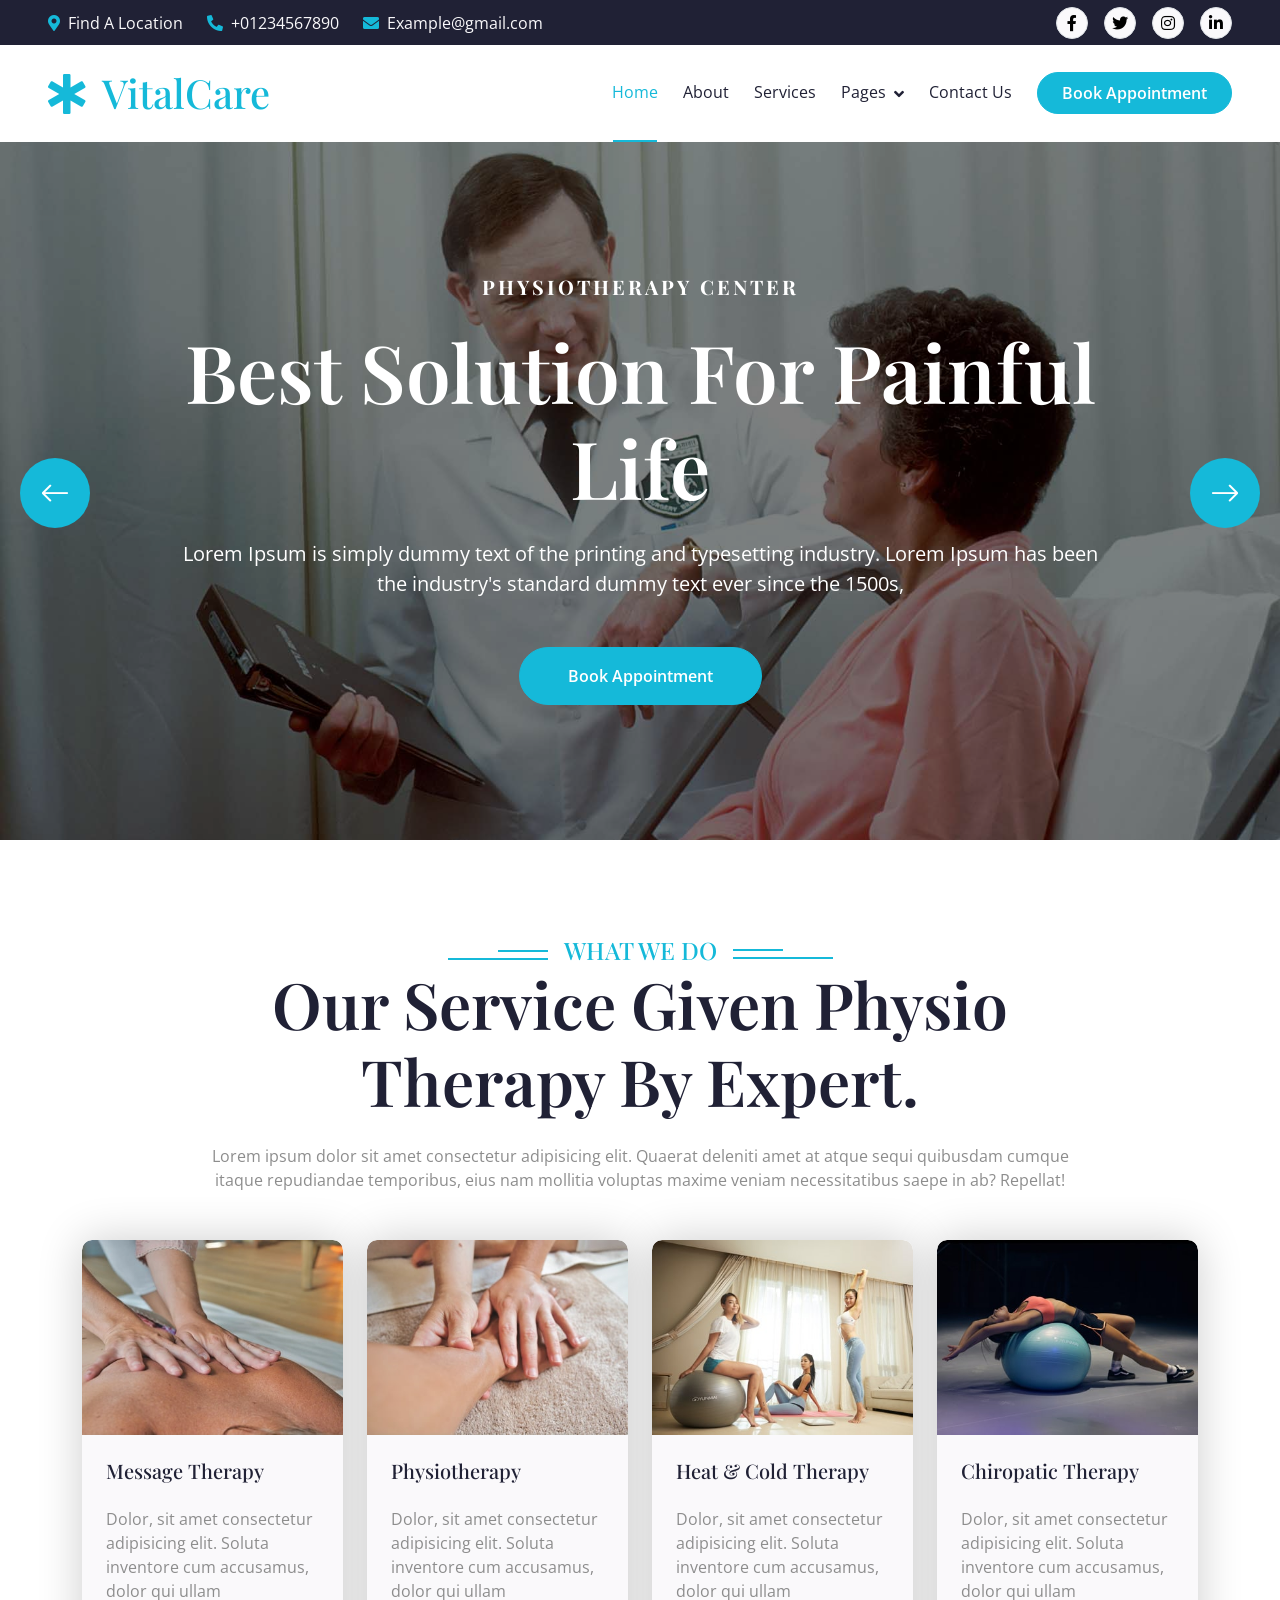
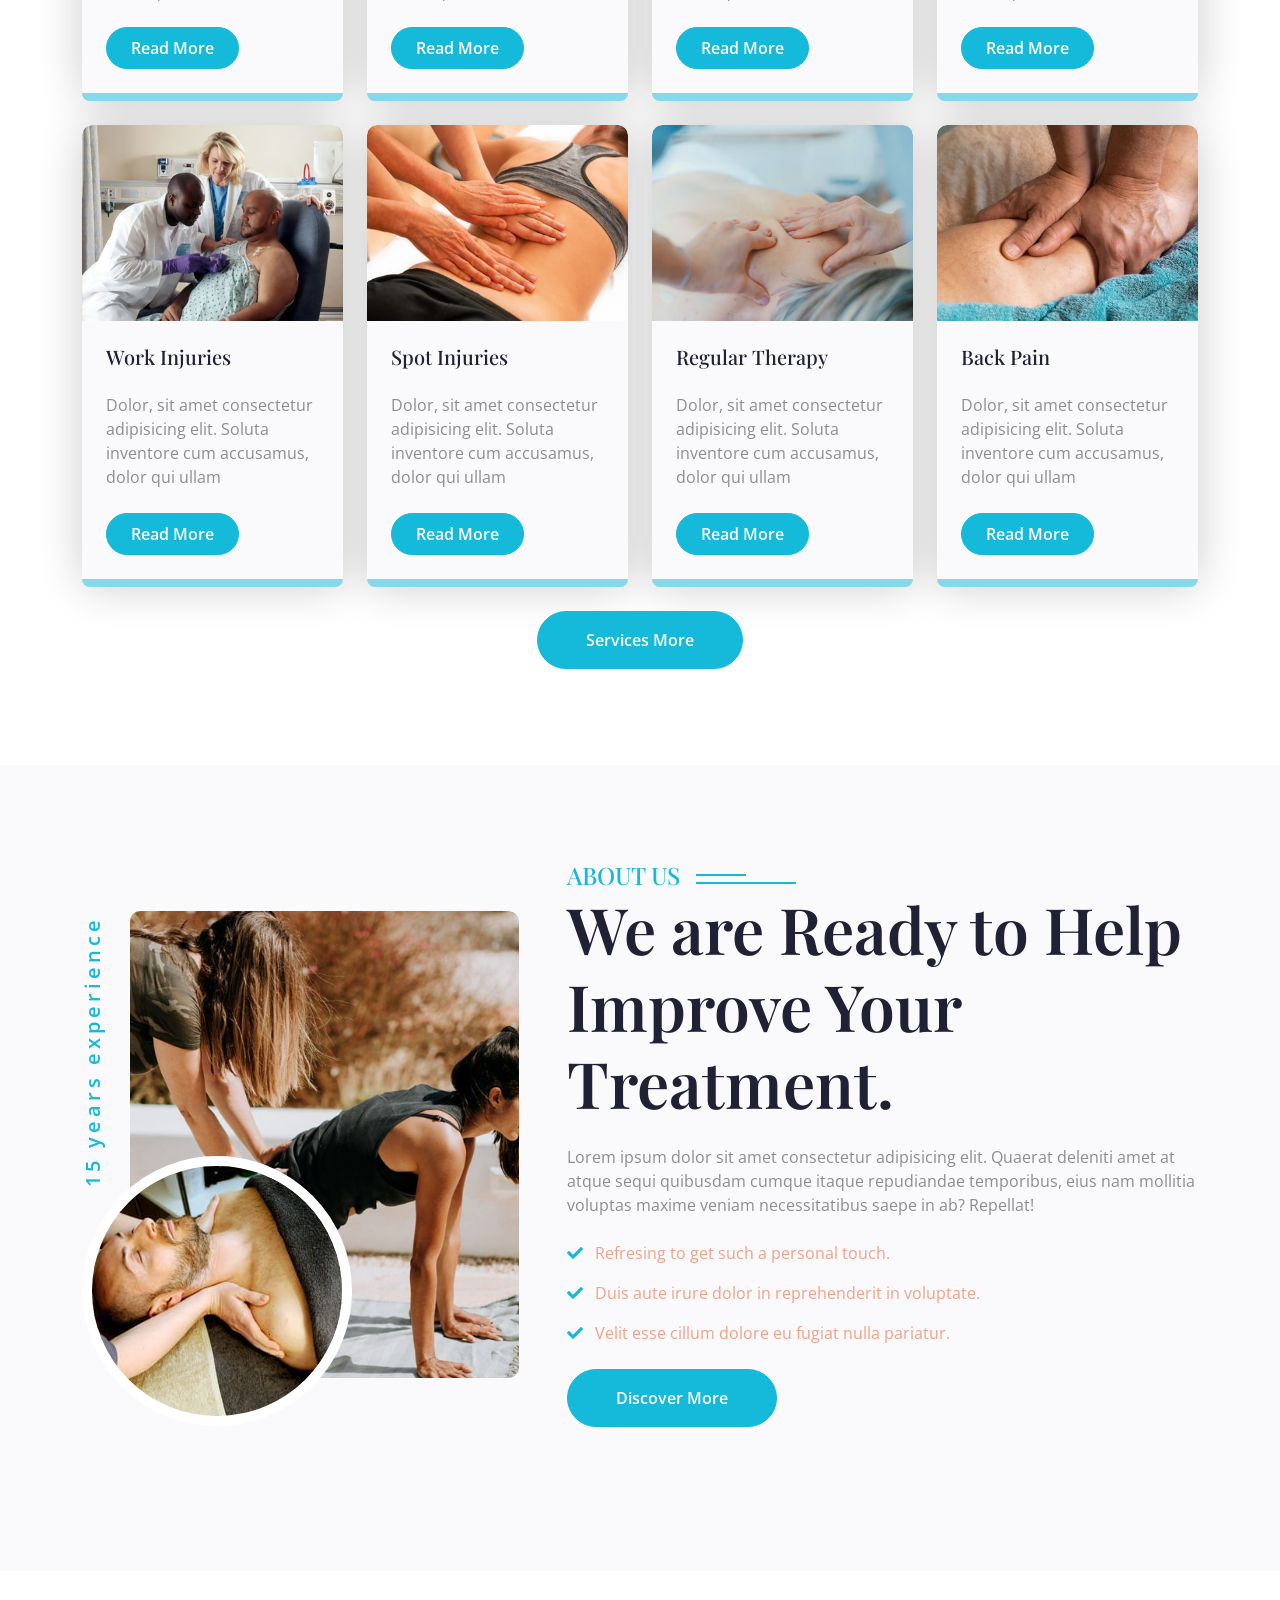
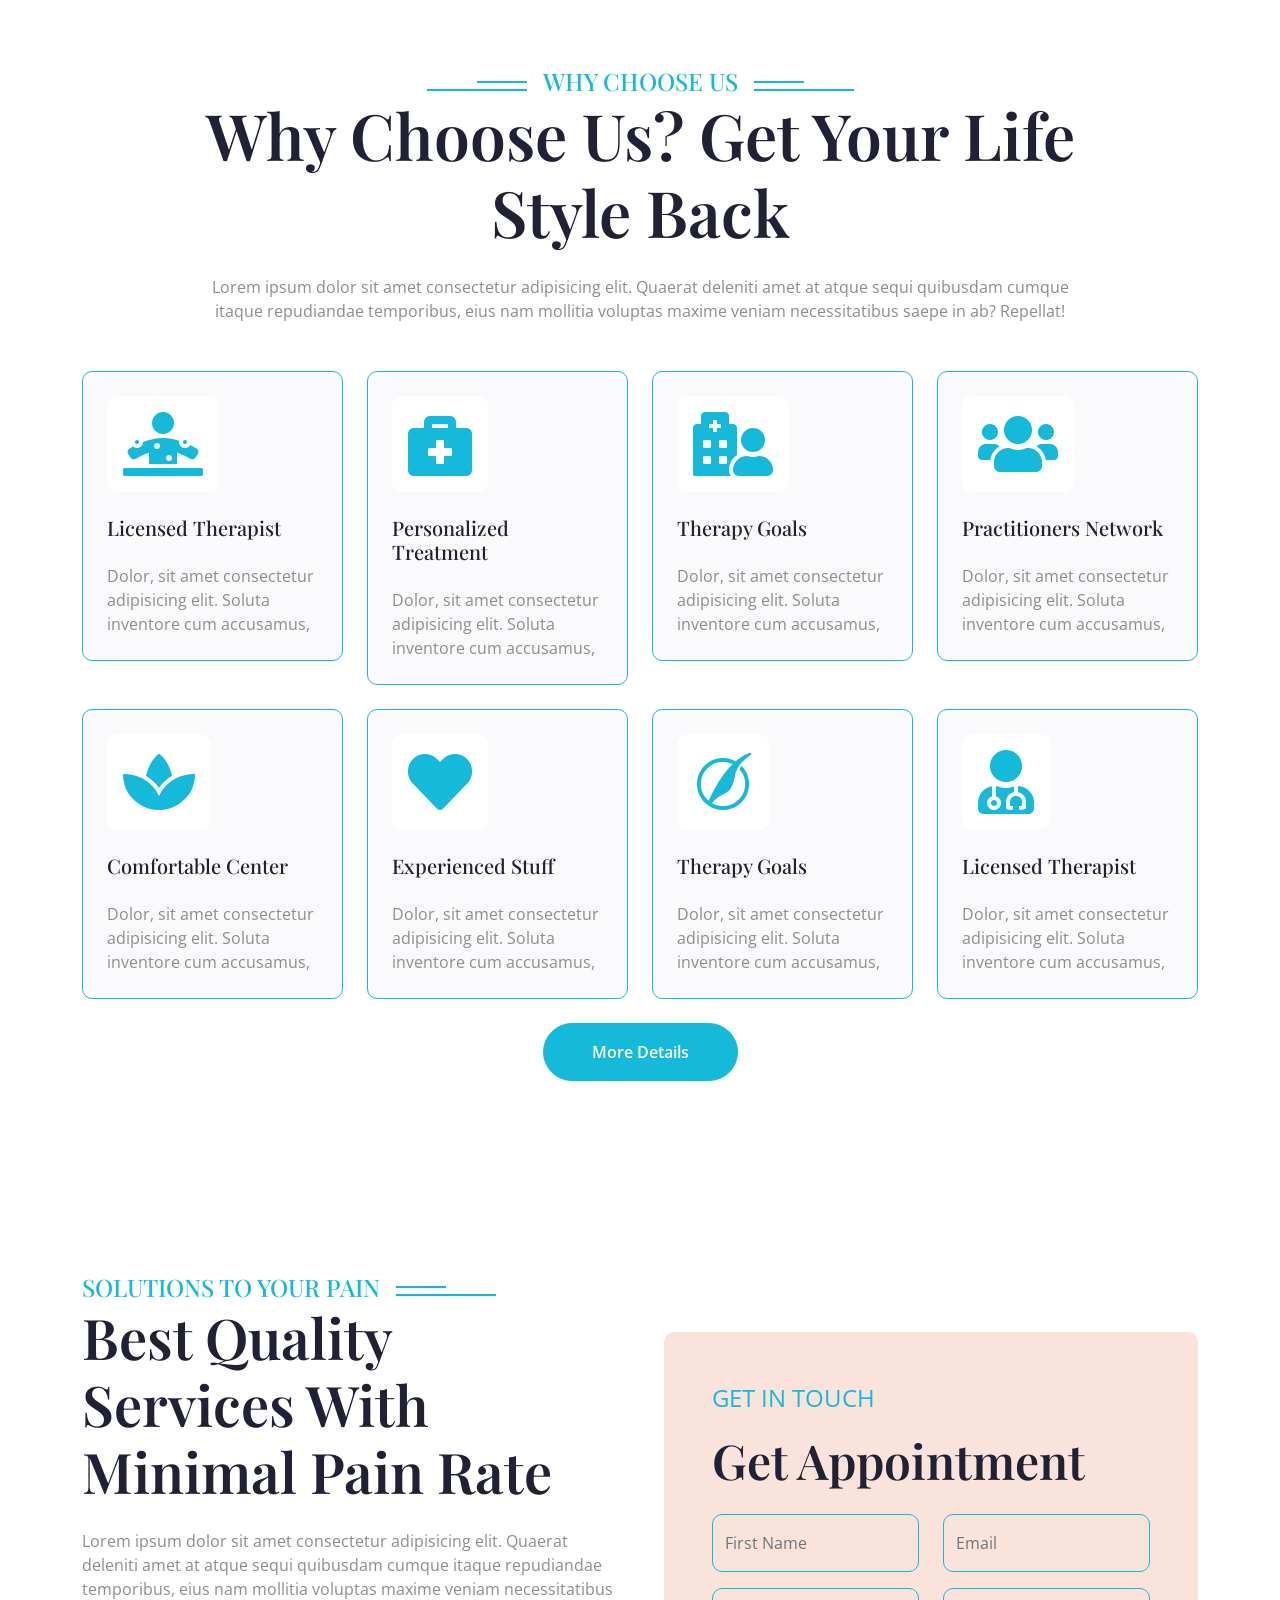
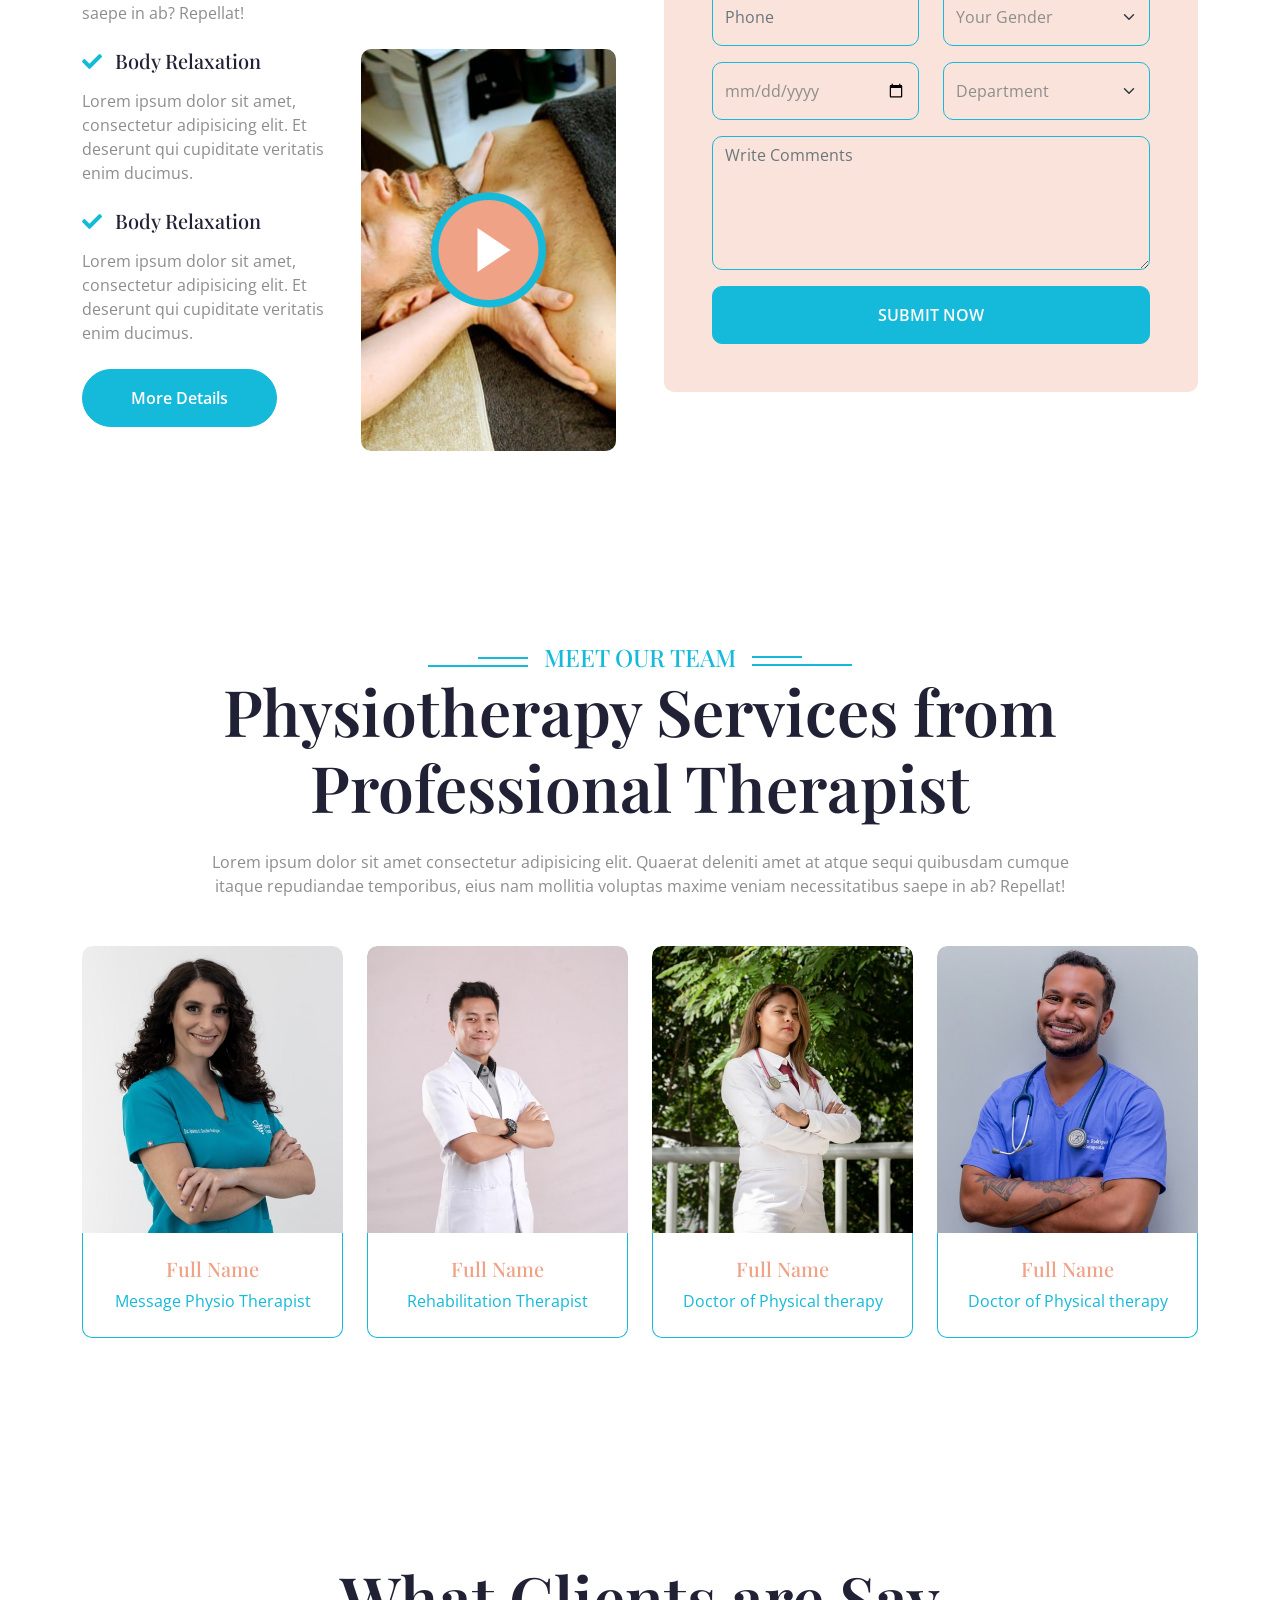
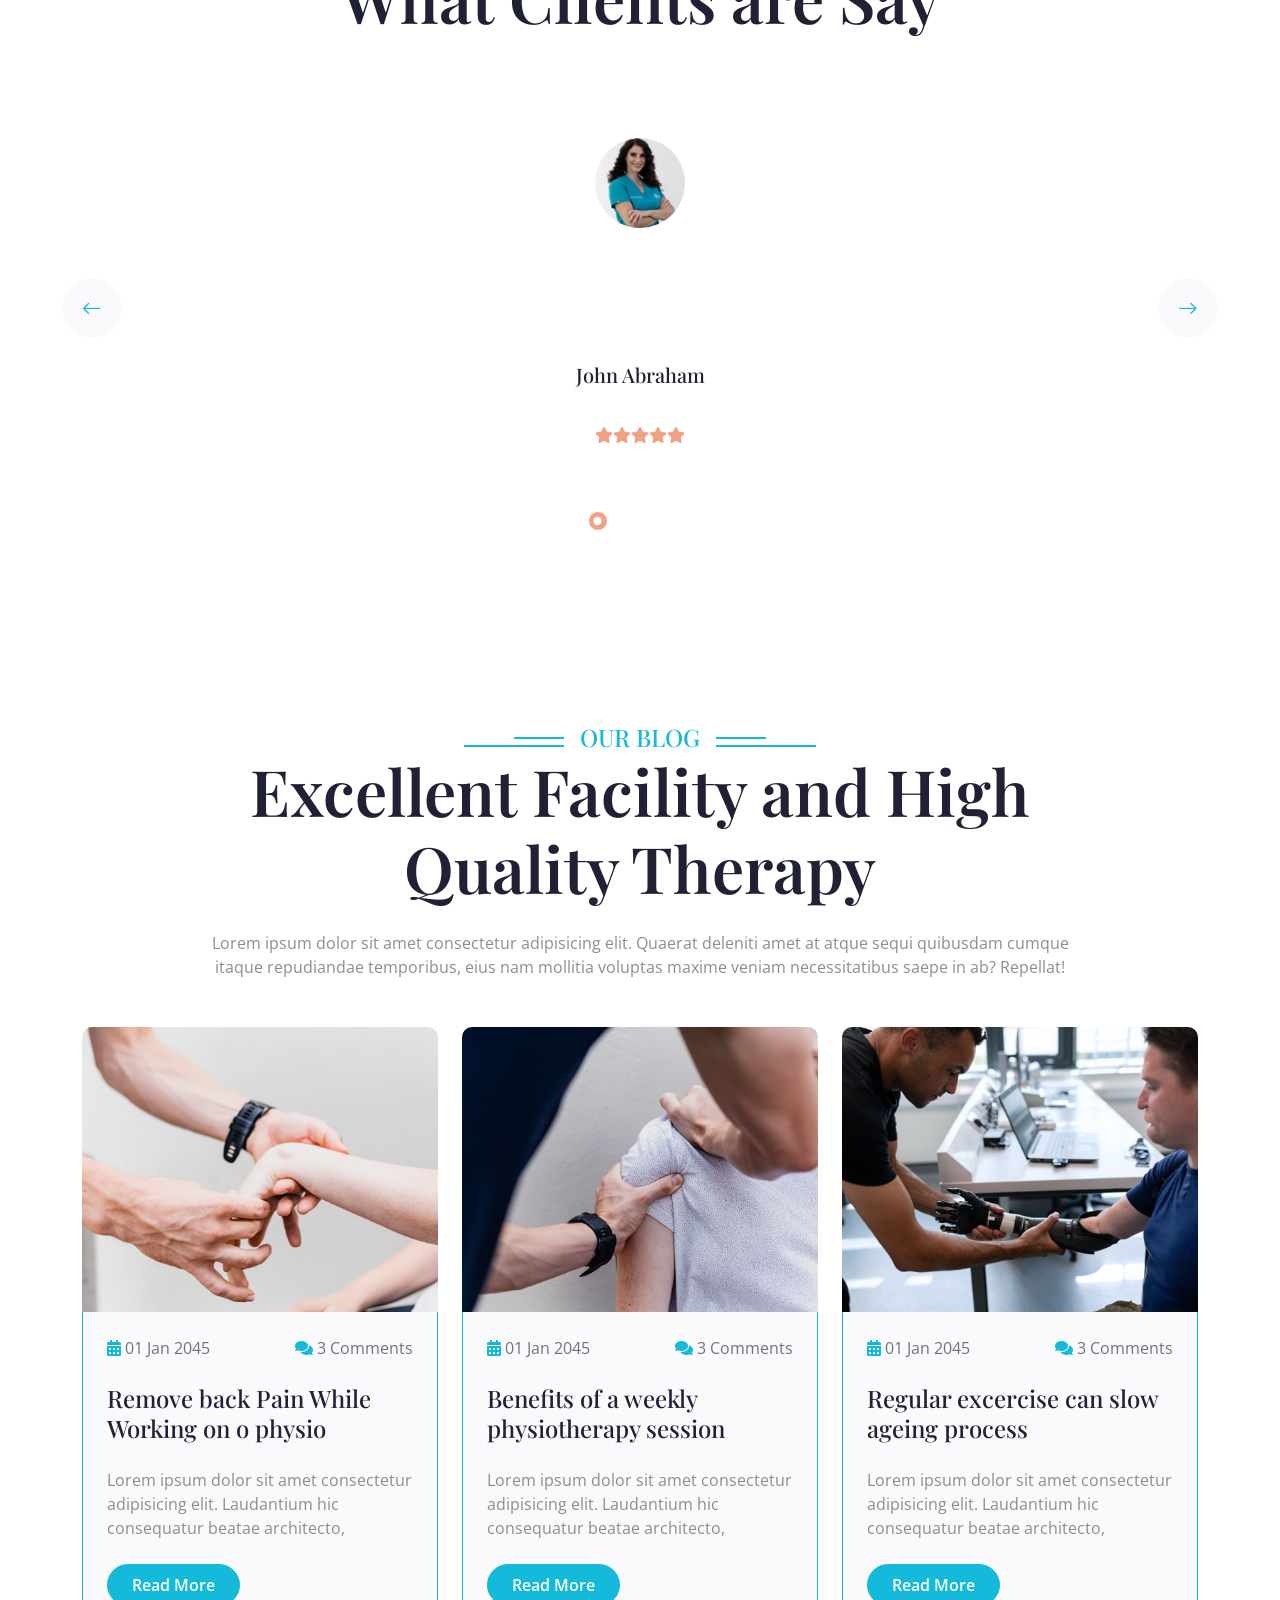
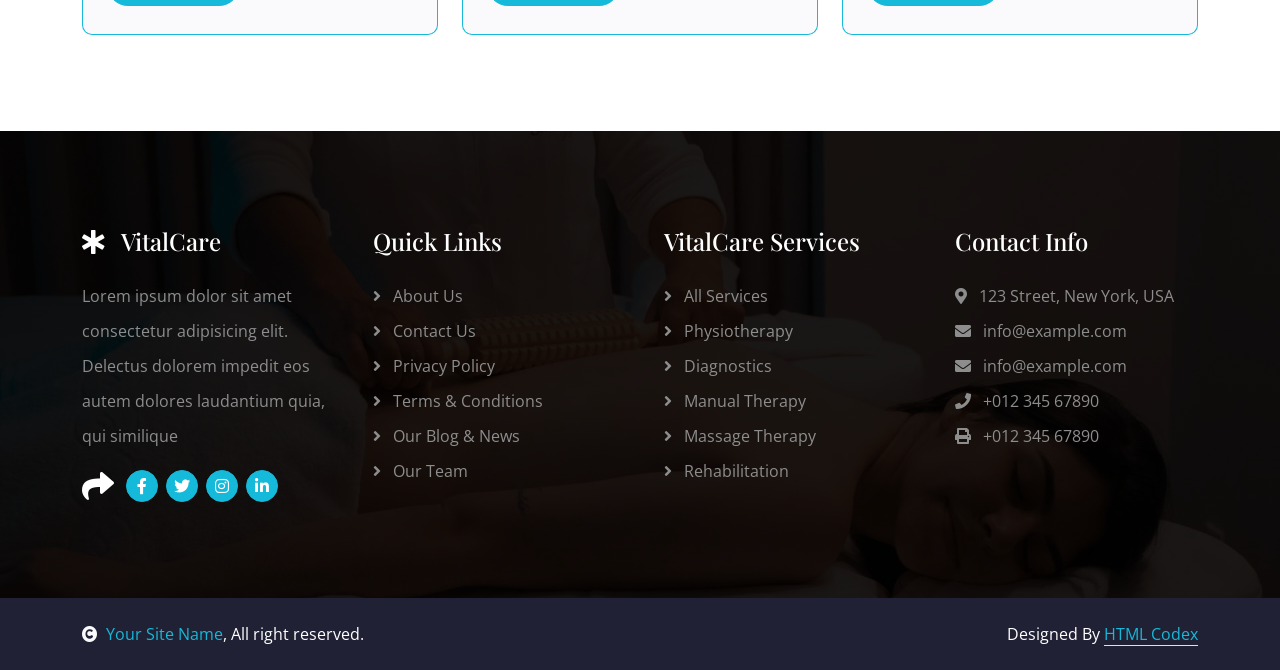
==== index.html @ 9805260f "Plantilla" ====
<!DOCTYPE html>
<html lang="en">

    <head>
        <meta charset="utf-8">
        <title>VitalCare - Physical Therapy Website Template</title>
        <meta content="width=device-width, initial-scale=1.0" name="viewport">
        <meta content="" name="keywords">
        <meta content="" name="description">

        <!-- Google Web Fonts -->
        <link rel="preconnect" href="https://fonts.googleapis.com">
        <link rel="preconnect" href="https://fonts.gstatic.com" crossorigin>
        <link href="https://fonts.googleapis.com/css2?family=Open+Sans:wght@400;500;600&family=Playfair+Display:wght@400;500;600&display=swap" rel="stylesheet"> 

        <!-- Icon Font Stylesheet -->
        <link rel="stylesheet" href="https://use.fontawesome.com/releases/v5.15.4/css/all.css"/>
        <link href="https://cdn.jsdelivr.net/npm/bootstrap-icons@1.4.1/font/bootstrap-icons.css" rel="stylesheet">

        <!-- Libraries Stylesheet -->
        <link href="lib/animate/animate.min.css" rel="stylesheet">
        <link href="lib/owlcarousel/assets/owl.carousel.min.css" rel="stylesheet">


        <!-- Customized Bootstrap Stylesheet -->
        <link href="css/bootstrap.min.css" rel="stylesheet">

        <!-- Template Stylesheet -->
        <link href="css/style.css" rel="stylesheet">
    </head>

    <body>

        <!-- Spinner Start -->
        <div id="spinner" class="show bg-white position-fixed translate-middle w-100 vh-100 top-50 start-50 d-flex align-items-center justify-content-center">
            <div class="spinner-border text-primary" style="width: 3rem; height: 3rem;" role="status">
                <span class="sr-only">Loading...</span>
            </div>
        </div>
        <!-- Spinner End -->


        <!-- Topbar Start -->
        <div class="container-fluid bg-dark px-5 d-none d-lg-block">
            <div class="row gx-0 align-items-center" style="height: 45px;">
                <div class="col-lg-8 text-center text-lg-start mb-lg-0">
                    <div class="d-flex flex-wrap">
                        <a href="#" class="text-light me-4"><i class="fas fa-map-marker-alt text-primary me-2"></i>Find A Location</a>
                        <a href="#" class="text-light me-4"><i class="fas fa-phone-alt text-primary me-2"></i>+01234567890</a>
                        <a href="#" class="text-light me-0"><i class="fas fa-envelope text-primary me-2"></i>Example@gmail.com</a>
                    </div>
                </div>
                <div class="col-lg-4 text-center text-lg-end">
                    <div class="d-flex align-items-center justify-content-end">
                        <a href="#" class="btn btn-light btn-square border rounded-circle nav-fill me-3"><i class="fab fa-facebook-f"></i></a>
                        <a href="#" class="btn btn-light btn-square border rounded-circle nav-fill me-3"><i class="fab fa-twitter"></i></a>
                        <a href="#" class="btn btn-light btn-square border rounded-circle nav-fill me-3"><i class="fab fa-instagram"></i></a>
                        <a href="#" class="btn btn-light btn-square border rounded-circle nav-fill me-0"><i class="fab fa-linkedin-in"></i></a>
                    </div>
                </div>
            </div>
        </div>
        <!-- Topbar End -->


        <!-- Navbar & Hero Start -->
        <div class="container-fluid position-relative p-0">
            <nav class="navbar navbar-expand-lg navbar-light bg-white px-4 px-lg-5 py-3 py-lg-0">
                <a href="index.html" class="navbar-brand p-0">
                    <h1 class="text-primary m-0"><i class="fas fa-star-of-life me-3"></i>VitalCare</h1>
                    <!-- <img src="img/logo.png" alt="Logo"> -->
                </a>
                <button class="navbar-toggler" type="button" data-bs-toggle="collapse" data-bs-target="#navbarCollapse">
                    <span class="fa fa-bars"></span>
                </button>
                <div class="collapse navbar-collapse" id="navbarCollapse">
                    <div class="navbar-nav ms-auto py-0">
                        <a href="index.html" class="nav-item nav-link active">Home</a>
                        <a href="about.html" class="nav-item nav-link">About</a>
                        <a href="service.html" class="nav-item nav-link">Services</a>
                        <div class="nav-item dropdown">
                            <a href="#" class="nav-link dropdown-toggle" data-bs-toggle="dropdown">Pages</a>
                            <div class="dropdown-menu m-0">
                                <a href="appointment.html" class="dropdown-item">Appointment</a>
                                <a href="feature.html" class="dropdown-item">Features</a>
                                <a href="blog.html" class="dropdown-item">Our Blog</a>
                                <a href="team.html" class="dropdown-item">Our Team</a>
                                <a href="testimonial.html" class="dropdown-item">Testimonial</a>
                                <a href="404.html" class="dropdown-item">404 Page</a>
                            </div>
                        </div>
                        <a href="contact.html" class="nav-item nav-link">Contact Us</a>
                    </div>
                    <a href="#" class="btn btn-primary rounded-pill text-white py-2 px-4 flex-wrap flex-sm-shrink-0">Book Appointment</a>
                </div>
            </nav>


            <!-- Carousel Start -->
            <div class="header-carousel owl-carousel">
                <div class="header-carousel-item">
                    <img src="img/carousel-1.jpg" class="img-fluid w-100" alt="Image">
                    <div class="carousel-caption">
                        <div class="carousel-caption-content p-3">
                            <h5 class="text-white text-uppercase fw-bold mb-4" style="letter-spacing: 3px;">Physiotherapy Center</h5>
                            <h1 class="display-1 text-capitalize text-white mb-4">Best Solution For Painful Life</h1>
                            <p class="mb-5 fs-5">Lorem Ipsum is simply dummy text of the printing and typesetting industry. Lorem Ipsum has been the industry's standard dummy text ever since the 1500s, 
                            </p>
                            <a class="btn btn-primary rounded-pill text-white py-3 px-5" href="#">Book Appointment</a>
                        </div>
                    </div>
                </div>
                <div class="header-carousel-item">
                    <img src="img/carousel-2.jpg" class="img-fluid w-100" alt="Image">
                    <div class="carousel-caption">
                        <div class="carousel-caption-content p-3">
                            <h5 class="text-white text-uppercase fw-bold mb-4" style="letter-spacing: 3px;">Physiotherapy Center</h5>
                            <h1 class="display-1 text-capitalize text-white mb-4">Best Solution For Painful Life</h1>
                            <p class="mb-5 fs-5 animated slideInDown">Lorem Ipsum is simply dummy text of the printing and typesetting industry. Lorem Ipsum has been the industry's standard dummy text ever since the 1500s, 
                            </p>
                            <a class="btn btn-primary rounded-pill text-white py-3 px-5" href="#">Book Appointment</a>
                        </div>
                    </div>
                </div>
            </div>
            <!-- Carousel End -->
        </div>
        <!-- Navbar & Hero End -->


        <!-- Services Start -->
        <div class="container-fluid service py-5">
            <div class="container py-5">
                <div class="section-title mb-5 wow fadeInUp" data-wow-delay="0.2s">
                    <div class="sub-style">
                        <h4 class="sub-title px-3 mb-0">What We Do</h4>
                    </div>
                    <h1 class="display-3 mb-4">Our Service Given Physio Therapy By Expert.</h1>
                    <p class="mb-0">Lorem ipsum dolor sit amet consectetur adipisicing elit. Quaerat deleniti amet at atque sequi quibusdam cumque itaque repudiandae temporibus, eius nam mollitia voluptas maxime veniam necessitatibus saepe in ab? Repellat!</p>
                </div>
                <div class="row g-4 justify-content-center">
                    <div class="col-md-6 col-lg-4 col-xl-3 wow fadeInUp" data-wow-delay="0.1s">
                        <div class="service-item rounded">
                           <div class="service-img rounded-top">
                                <img src="img/service-1.jpg" class="img-fluid rounded-top w-100" alt="">
                           </div>
                            <div class="service-content rounded-bottom bg-light p-4">
                                <div class="service-content-inner">
                                    <h5 class="mb-4">Message Therapy</h5>
                                    <p class="mb-4">Dolor, sit amet consectetur adipisicing elit. Soluta inventore cum accusamus, dolor qui ullam</p>
                                    <a href="#" class="btn btn-primary rounded-pill text-white py-2 px-4 mb-2">Read More</a>
                                </div>
                            </div>
                        </div>
                    </div>
                    <div class="col-md-6 col-lg-4 col-xl-3 wow fadeInUp" data-wow-delay="0.3s">
                        <div class="service-item rounded">
                           <div class="service-img rounded-top">
                                <img src="img/service-2.jpg" class="img-fluid rounded-top w-100" alt="">
                           </div>
                            <div class="service-content rounded-bottom bg-light p-4">
                                <div class="service-content-inner">
                                    <h5 class="mb-4">Physiotherapy</h5>
                                    <p class="mb-4">Dolor, sit amet consectetur adipisicing elit. Soluta inventore cum accusamus, dolor qui ullam</p>
                                    <a href="#" class="btn btn-primary rounded-pill text-white py-2 px-4 mb-2">Read More</a>
                                </div>
                            </div>
                        </div>
                    </div>
                    <div class="col-md-6 col-lg-4 col-xl-3 wow fadeInUp" data-wow-delay="0.5s">
                        <div class="service-item rounded">
                           <div class="service-img rounded-top">
                                <img src="img/service-3.jpg" class="img-fluid rounded-top w-100" alt="">
                           </div>
                            <div class="service-content rounded-bottom bg-light p-4">
                                <div class="service-content-inner">
                                    <h5 class="mb-4">Heat & Cold Therapy</h5>
                                    <p class="mb-4">Dolor, sit amet consectetur adipisicing elit. Soluta inventore cum accusamus, dolor qui ullam</p>
                                    <a href="#" class="btn btn-primary rounded-pill text-white py-2 px-4 mb-2">Read More</a>
                                </div>
                            </div>
                        </div>
                    </div>
                    <div class="col-md-6 col-lg-4 col-xl-3 wow fadeInUp" data-wow-delay="0.7s">
                        <div class="service-item rounded">
                           <div class="service-img rounded-top">
                                <img src="img/service-4.jpg" class="img-fluid rounded-top w-100" alt="">
                           </div>
                            <div class="service-content rounded-bottom bg-light p-4">
                                <div class="service-content-inner">
                                    <h5 class="mb-4">Chiropatic Therapy</h5>
                                    <p class="mb-4">Dolor, sit amet consectetur adipisicing elit. Soluta inventore cum accusamus, dolor qui ullam</p>
                                    <a href="#" class="btn btn-primary rounded-pill text-white py-2 px-4 mb-2">Read More</a>
                                </div>
                            </div>
                        </div>
                    </div>
                    <div class="col-md-6 col-lg-4 col-xl-3 wow fadeInUp" data-wow-delay="0.1s">
                        <div class="service-item rounded">
                           <div class="service-img rounded-top">
                                <img src="img/service-5.jpg" class="img-fluid rounded-top w-100" alt="">
                           </div>
                            <div class="service-content rounded-bottom bg-light p-4">
                                <div class="service-content-inner">
                                    <h5 class="mb-4">Work Injuries</h5>
                                    <p class="mb-4">Dolor, sit amet consectetur adipisicing elit. Soluta inventore cum accusamus, dolor qui ullam</p>
                                    <a href="#" class="btn btn-primary rounded-pill text-white py-2 px-4 mb-2">Read More</a>
                                </div>
                            </div>
                        </div>
                    </div>
                    <div class="col-md-6 col-lg-4 col-xl-3 wow fadeInUp" data-wow-delay="0.3s">
                        <div class="service-item rounded">
                           <div class="service-img rounded-top">
                                <img src="img/service-6.jpg" class="img-fluid rounded-top w-100" alt="">
                           </div>
                            <div class="service-content rounded-bottom bg-light p-4">
                                <div class="service-content-inner">
                                    <h5 class="mb-4">Spot Injuries</h5>
                                    <p class="mb-4">Dolor, sit amet consectetur adipisicing elit. Soluta inventore cum accusamus, dolor qui ullam</p>
                                    <a href="#" class="btn btn-primary rounded-pill text-white py-2 px-4 mb-2">Read More</a>
                                </div>
                            </div>
                        </div>
                    </div>
                    <div class="col-md-6 col-lg-4 col-xl-3 wow fadeInUp" data-wow-delay="0.5s">
                        <div class="service-item rounded">
                           <div class="service-img rounded-top">
                                <img src="img/service-7.jpg" class="img-fluid rounded-top w-100" alt="">
                           </div>
                            <div class="service-content rounded-bottom bg-light p-4">
                                <div class="service-content-inner">
                                    <h5 class="mb-4">Regular Therapy</h5>
                                    <p class="mb-4">Dolor, sit amet consectetur adipisicing elit. Soluta inventore cum accusamus, dolor qui ullam</p>
                                    <a href="#" class="btn btn-primary rounded-pill text-white py-2 px-4 mb-2">Read More</a>
                                </div>
                            </div>
                        </div>
                    </div>
                    <div class="col-md-6 col-lg-4 col-xl-3 wow fadeInUp" data-wow-delay="0.7s">
                        <div class="service-item rounded">
                           <div class="service-img rounded-top">
                                <img src="img/service-8.jpg" class="img-fluid rounded-top w-100" alt="">
                           </div>
                            <div class="service-content rounded-bottom bg-light p-4">
                                <div class="service-content-inner">
                                    <h5 class="mb-4">Back Pain</h5>
                                    <p class="mb-4">Dolor, sit amet consectetur adipisicing elit. Soluta inventore cum accusamus, dolor qui ullam</p>
                                    <a href="#" class="btn btn-primary rounded-pill text-white py-2 px-4 mb-2">Read More</a>
                                </div>
                            </div>
                        </div>
                    </div>
                    <div class="col-12 text-center wow fadeInUp" data-wow-delay="0.2s">
                        <a class="btn btn-primary rounded-pill text-white py-3 px-5" href="#">Services More</a>
                    </div>
                </div>
            </div>
        </div>
        <!-- Services End -->


        <!-- About Start -->
        <div class="container-fluid about bg-light py-5">
            <div class="container py-5">
                <div class="row g-5 align-items-center">
                    <div class="col-lg-5 wow fadeInLeft" data-wow-delay="0.2s">
                        <div class="about-img pb-5 ps-5">
                            <img src="img/about-1.jpg" class="img-fluid rounded w-100" style="object-fit: cover;" alt="Image">
                            <div class="about-img-inner">
                                <img src="img/about-2.jpg" class="img-fluid rounded-circle w-100 h-100" alt="Image">
                            </div>
                            <div class="about-experience">15 years experience</div>
                        </div>
                    </div>
                    <div class="col-lg-7 wow fadeInRight" data-wow-delay="0.4s">
                        <div class="section-title text-start mb-5">
                            <h4 class="sub-title pe-3 mb-0">About Us</h4>
                            <h1 class="display-3 mb-4">We are Ready to Help Improve Your Treatment.</h1>
                            <p class="mb-4">Lorem ipsum dolor sit amet consectetur adipisicing elit. Quaerat deleniti amet at atque sequi quibusdam cumque itaque repudiandae temporibus, eius nam mollitia voluptas maxime veniam necessitatibus saepe in ab? Repellat!</p>
                            <div class="mb-4">
                                <p class="text-secondary"><i class="fa fa-check text-primary me-2"></i> Refresing to get such a personal touch.</p>
                                <p class="text-secondary"><i class="fa fa-check text-primary me-2"></i> Duis aute irure dolor in reprehenderit in voluptate.</p>
                                <p class="text-secondary"><i class="fa fa-check text-primary me-2"></i> Velit esse cillum dolore eu fugiat nulla pariatur.</p>
                            </div>
                            <a href="#" class="btn btn-primary rounded-pill text-white py-3 px-5">Discover More</a>
                        </div>
                    </div>
                </div>
            </div>
        </div>
        <!-- About End -->

        <!-- Feature Start -->
        <div class="container-fluid feature py-5">
            <div class="container py-5">
                <div class="section-title mb-5 wow fadeInUp" data-wow-delay="0.1s">
                    <div class="sub-style">
                        <h4 class="sub-title px-3 mb-0">Why Choose Us</h4>
                    </div>
                    <h1 class="display-3 mb-4">Why Choose Us? Get Your Life Style Back</h1>
                    <p class="mb-0">Lorem ipsum dolor sit amet consectetur adipisicing elit. Quaerat deleniti amet at atque sequi quibusdam cumque itaque repudiandae temporibus, eius nam mollitia voluptas maxime veniam necessitatibus saepe in ab? Repellat!</p>
                </div>
                <div class="row g-4 justify-content-center">
                    <div class="col-md-6 col-lg-4 col-xl-3 wow fadeInUp" data-wow-delay="0.1s">
                        <div class="row-cols-1 feature-item p-4">
                            <div class="col-12">
                                <div class="feature-icon mb-4">
                                    <div class="p-3 d-inline-flex bg-white rounded">
                                        <i class="fas fa-diagnoses fa-4x text-primary"></i>
                                    </div>
                                </div>
                                <div class="feature-content d-flex flex-column">
                                    <h5 class="mb-4">Licensed Therapist</h5>
                                    <p class="mb-0">Dolor, sit amet consectetur adipisicing elit. Soluta inventore cum accusamus,</p>
                                </div>
                            </div>
                        </div>
                    </div>
                    <div class="col-md-6 col-lg-4 col-xl-3 wow fadeInUp" data-wow-delay="0.3s">
                        <div class="row-cols-1 feature-item p-4">
                            <div class="col-12">
                                <div class="feature-icon mb-4">
                                    <div class="p-3 d-inline-flex bg-white rounded">
                                        <i class="fas fa-briefcase-medical fa-4x text-primary"></i>
                                    </div>
                                </div>
                                <div class="feature-content d-flex flex-column">
                                    <h5 class="mb-4">Personalized Treatment</h5>
                                    <p class="mb-0">Dolor, sit amet consectetur adipisicing elit. Soluta inventore cum accusamus,</p>
                                </div>
                            </div>
                        </div>
                    </div>
                    <div class="col-md-6 col-lg-4 col-xl-3 wow fadeInUp" data-wow-delay="0.5s">
                        <div class="row-cols-1 feature-item p-4">
                            <div class="col-12">
                                <div class="feature-icon mb-4">
                                    <div class="p-3 d-inline-flex bg-white rounded">
                                        <i class="fas fa-hospital-user fa-4x text-primary"></i>
                                    </div>
                                </div>
                                <div class="feature-content d-flex flex-column">
                                    <h5 class="mb-4">Therapy Goals</h5>
                                    <p class="mb-0">Dolor, sit amet consectetur adipisicing elit. Soluta inventore cum accusamus,</p>
                                </div>
                            </div>
                        </div>
                    </div>
                    <div class="col-md-6 col-lg-4 col-xl-3 wow fadeInUp" data-wow-delay="0.7s">
                        <div class="row-cols-1 feature-item p-4">
                            <div class="col-12">
                                <div class="feature-icon mb-4">
                                    <div class="p-3 d-inline-flex bg-white rounded">
                                        <i class="fas fa-users fa-4x text-primary"></i>
                                    </div>
                                </div>
                                <div class="feature-content d-flex flex-column">
                                    <h5 class="mb-4">Practitioners Network</h5>
                                    <p class="mb-0">Dolor, sit amet consectetur adipisicing elit. Soluta inventore cum accusamus,</p>
                                </div>
                            </div>
                        </div>
                    </div>
                    <div class="col-md-6 col-lg-4 col-xl-3 wow fadeInUp" data-wow-delay="0.1s">
                        <div class="row-cols-1 feature-item p-4">
                            <div class="col-12">
                                <div class="feature-icon mb-4">
                                    <div class="p-3 d-inline-flex bg-white rounded">
                                        <i class="fas fa-spa fa-4x text-primary"></i>
                                    </div>
                                </div>
                                <div class="feature-content d-flex flex-column">
                                    <h5 class="mb-4">Comfortable Center</h5>
                                    <p class="mb-0">Dolor, sit amet consectetur adipisicing elit. Soluta inventore cum accusamus,</p>
                                </div>
                            </div>
                        </div>
                    </div>
                    <div class="col-md-6 col-lg-4 col-xl-3 wow fadeInUp" data-wow-delay="0.3s">
                        <div class="row-cols-1 feature-item p-4">
                            <div class="col-12">
                                <div class="feature-icon mb-4">
                                    <div class="p-3 d-inline-flex bg-white rounded">
                                        <i class="fas fa-heart fa-4x text-primary"></i>
                                    </div>
                                </div>
                                <div class="feature-content d-flex flex-column">
                                    <h5 class="mb-4">Experienced Stuff</h5>
                                    <p class="mb-0">Dolor, sit amet consectetur adipisicing elit. Soluta inventore cum accusamus,</p>
                                </div>
                            </div>
                        </div>
                    </div>
                    <div class="col-md-6 col-lg-4 col-xl-3 wow fadeInUp" data-wow-delay="0.5s">
                        <div class="row-cols-1 feature-item p-4">
                            <div class="col-12">
                                <div class="feature-icon mb-4">
                                    <div class="p-3 d-inline-flex bg-white rounded">
                                        <i class="fab fa-pied-piper fa-4x text-primary"></i>
                                    </div>
                                </div>
                                <div class="feature-content d-flex flex-column">
                                    <h5 class="mb-4">Therapy Goals</h5>
                                    <p class="mb-0">Dolor, sit amet consectetur adipisicing elit. Soluta inventore cum accusamus,</p>
                                </div>
                            </div>
                        </div>
                    </div>
                    <div class="col-md-6 col-lg-4 col-xl-3 wow fadeInUp" data-wow-delay="0.7s">
                        <div class="row-cols-1 feature-item p-4">
                            <div class="col-12">
                                <div class="feature-icon mb-4">
                                    <div class="p-3 d-inline-flex bg-white rounded">
                                        <i class="fas fa-user-md fa-4x text-primary"></i>
                                    </div>
                                </div>
                                <div class="feature-content d-flex flex-column">
                                    <h5 class="mb-4">Licensed Therapist</h5>
                                    <p class="mb-0">Dolor, sit amet consectetur adipisicing elit. Soluta inventore cum accusamus,</p>
                                </div>
                            </div>
                        </div>
                    </div>
                    <div class="col-12 text-center wow fadeInUp" data-wow-delay="0.2s">
                        <a href="#" class="btn btn-primary rounded-pill text-white py-3 px-5">More Details</a>
                    </div>
                </div>
            </div>
        </div>
        <!-- Feature End -->


        <!-- Book Appointment Start -->
        <div class="container-fluid appointment py-5">
            <div class="container py-5">
                <div class="row g-5 align-items-center">
                    <div class="col-lg-6 wow fadeInLeft" data-wow-delay="0.2">
                        <div class="section-title text-start">
                            <h4 class="sub-title pe-3 mb-0">Solutions To Your Pain</h4>
                            <h1 class="display-4 mb-4">Best Quality Services With Minimal Pain Rate</h1>
                            <p class="mb-4">Lorem ipsum dolor sit amet consectetur adipisicing elit. Quaerat deleniti amet at atque sequi quibusdam cumque itaque repudiandae temporibus, eius nam mollitia voluptas maxime veniam necessitatibus saepe in ab? Repellat!</p>
                            <div class="row g-4">
                                <div class="col-sm-6">
                                    <div class="d-flex flex-column h-100">
                                        <div class="mb-4">
                                            <h5 class="mb-3"><i class="fa fa-check text-primary me-2"></i> Body Relaxation</h5>
                                            <p class="mb-0">Lorem ipsum dolor sit amet, consectetur adipisicing elit. Et deserunt qui cupiditate veritatis enim ducimus.</p>
                                        </div>
                                        <div class="mb-4">
                                            <h5 class="mb-3"><i class="fa fa-check text-primary me-2"></i> Body Relaxation</h5>
                                            <p class="mb-0">Lorem ipsum dolor sit amet, consectetur adipisicing elit. Et deserunt qui cupiditate veritatis enim ducimus.</p>
                                        </div>
                                        <div class="text-start mb-4">
                                            <a href="#" class="btn btn-primary rounded-pill text-white py-3 px-5">More Details</a>
                                        </div>
                                    </div>
                                </div>
                                <div class="col-sm-6">
                                    <div class="video h-100">
                                        <img src="img/video-img.jpg" class="img-fluid rounded w-100 h-100" style="object-fit: cover;" alt="">
                                        <button type="button" class="btn btn-play" data-bs-toggle="modal" data-src="https://www.youtube.com/embed/DWRcNpR6Kdc" data-bs-target="#videoModal">
                                            <span></span>
                                        </button>
                                    </div>
                                </div>
                            </div>
                        </div>
                    </div>
                    <div class="col-lg-6 wow fadeInRight" data-wow-delay="0.4s">
                        <div class="appointment-form rounded p-5">
                            <p class="fs-4 text-uppercase text-primary">Get In Touch</p>
                            <h1 class="display-5 mb-4">Get Appointment</h1>
                            <form>
                                <div class="row gy-3 gx-4">
                                    <div class="col-xl-6">
                                        <input type="text" class="form-control py-3 border-primary bg-transparent text-white" placeholder="First Name">
                                    </div>
                                    <div class="col-xl-6">
                                        <input type="email" class="form-control py-3 border-primary bg-transparent text-white" placeholder="Email">
                                    </div>
                                    <div class="col-xl-6">
                                        <input type="phone" class="form-control py-3 border-primary bg-transparent" placeholder="Phone">
                                    </div>
                                    <div class="col-xl-6">
                                        <select class="form-select py-3 border-primary bg-transparent" aria-label="Default select example">
                                            <option selected>Your Gender</option>
                                            <option value="1">Male</option>
                                            <option value="2">FeMale</option>
                                            <option value="3">Others</option>
                                        </select>
                                    </div>
                                    <div class="col-xl-6">
                                        <input type="date" class="form-control py-3 border-primary bg-transparent">
                                    </div>
                                    <div class="col-xl-6">
                                        <select class="form-select py-3 border-primary bg-transparent" aria-label="Default select example">
                                            <option selected>Department</option>
                                            <option value="1">Physiotherapy</option>
                                            <option value="2">Physical Helth</option>
                                            <option value="2">Treatments</option>
                                        </select>
                                    </div>
                                    <div class="col-12">
                                        <textarea class="form-control border-primary bg-transparent text-white" name="text" id="area-text" cols="30" rows="5" placeholder="Write Comments"></textarea>
                                    </div>
                                    <div class="col-12">
                                        <button type="button" class="btn btn-primary text-white w-100 py-3 px-5">SUBMIT NOW</button>
                                    </div>
                                </div>
                            </form>
                        </div>
                    </div>
                </div>
            </div>
        </div>
        <!-- Modal Video -->
        <div class="modal fade" id="videoModal" tabindex="-1" aria-labelledby="exampleModalLabel" aria-hidden="true">
            <div class="modal-dialog">
                <div class="modal-content rounded-0">
                    <div class="modal-header">
                        <h5 class="modal-title" id="exampleModalLabel">Youtube Video</h5>
                        <button type="button" class="btn-close" data-bs-dismiss="modal" aria-label="Close"></button>
                    </div>
                    <div class="modal-body">
                        <!-- 16:9 aspect ratio -->
                        <div class="ratio ratio-16x9">
                            <iframe class="embed-responsive-item" src="" id="video" allowfullscreen allowscriptaccess="always"
                                allow="autoplay"></iframe>
                        </div>
                    </div>
                </div>
            </div>
        </div>
        <!-- Book Appointment End -->


        <!-- Team Start -->
        <div class="container-fluid team py-5">
            <div class="container py-5">
                <div class="section-title mb-5 wow fadeInUp" data-wow-delay="0.1s">
                    <div class="sub-style">
                        <h4 class="sub-title px-3 mb-0">Meet our team</h4>
                    </div>
                    <h1 class="display-3 mb-4">Physiotherapy Services from Professional Therapist</h1>
                    <p class="mb-0">Lorem ipsum dolor sit amet consectetur adipisicing elit. Quaerat deleniti amet at atque sequi quibusdam cumque itaque repudiandae temporibus, eius nam mollitia voluptas maxime veniam necessitatibus saepe in ab? Repellat!</p>
                </div>
                <div class="row g-4 justify-content-center">
                    <div class="col-md-6 col-lg-6 col-xl-3 wow fadeInUp" data-wow-delay="0.1s">
                        <div class="team-item rounded">
                            <div class="team-img rounded-top h-100">
                                <img src="img/team-1.jpg" class="img-fluid rounded-top w-100" alt="">
                                <div class="team-icon d-flex justify-content-center">
                                    <a class="btn btn-square btn-primary text-white rounded-circle mx-1" href=""><i class="fab fa-facebook-f"></i></a>
                                    <a class="btn btn-square btn-primary text-white rounded-circle mx-1" href=""><i class="fab fa-twitter"></i></a>
                                    <a class="btn btn-square btn-primary text-white rounded-circle mx-1" href=""><i class="fab fa-instagram"></i></a>
                                    <a class="btn btn-square btn-primary text-white rounded-circle mx-1" href=""><i class="fab fa-linkedin-in"></i></a>
                                </div>
                            </div>
                            <div class="team-content text-center border border-primary border-top-0 rounded-bottom p-4">
                                <h5>Full Name</h5>
                                <p class="mb-0">Message Physio Therapist</p>
                            </div>
                        </div>
                    </div>
                    <div class="col-md-6 col-lg-6 col-xl-3 wow fadeInUp" data-wow-delay="0.3s">
                        <div class="team-item rounded">
                            <div class="team-img rounded-top h-100">
                                <img src="img/team-2.jpg" class="img-fluid rounded-top w-100" alt="">
                                <div class="team-icon d-flex justify-content-center">
                                    <a class="btn btn-square btn-primary text-white rounded-circle mx-1" href=""><i class="fab fa-facebook-f"></i></a>
                                    <a class="btn btn-square btn-primary text-white rounded-circle mx-1" href=""><i class="fab fa-twitter"></i></a>
                                    <a class="btn btn-square btn-primary text-white rounded-circle mx-1" href=""><i class="fab fa-instagram"></i></a>
                                    <a class="btn btn-square btn-primary text-white rounded-circle mx-1" href=""><i class="fab fa-linkedin-in"></i></a>
                                </div>
                            </div>
                            <div class="team-content text-center border border-primary border-top-0 rounded-bottom p-4">
                                <h5>Full Name</h5>
                                <p class="mb-0">Rehabilitation Therapist</p>
                            </div>
                        </div>
                    </div>
                    <div class="col-md-6 col-lg-6 col-xl-3 wow fadeInUp" data-wow-delay="0.5s">
                        <div class="team-item rounded">
                            <div class="team-img rounded-top h-100">
                                <img src="img/team-3.jpg" class="img-fluid rounded-top w-100" alt="">
                                <div class="team-icon d-flex justify-content-center">
                                    <a class="btn btn-square btn-primary text-white rounded-circle mx-1" href=""><i class="fab fa-facebook-f"></i></a>
                                    <a class="btn btn-square btn-primary text-white rounded-circle mx-1" href=""><i class="fab fa-twitter"></i></a>
                                    <a class="btn btn-square btn-primary text-white rounded-circle mx-1" href=""><i class="fab fa-instagram"></i></a>
                                    <a class="btn btn-square btn-primary text-white rounded-circle mx-1" href=""><i class="fab fa-linkedin-in"></i></a>
                                </div>
                            </div>
                            <div class="team-content text-center border border-primary border-top-0 rounded-bottom p-4">
                                <h5>Full Name</h5>
                                <p class="mb-0">Doctor of Physical therapy</p>
                            </div>
                        </div>
                    </div>
                    <div class="col-md-6 col-lg-6 col-xl-3 wow fadeInUp" data-wow-delay="0.7s">
                        <div class="team-item rounded">
                            <div class="team-img rounded-top h-100">
                                <img src="img/team-4.jpg" class="img-fluid rounded-top w-100" alt="">
                                <div class="team-icon d-flex justify-content-center">
                                    <a class="btn btn-square btn-primary text-white rounded-circle mx-1" href=""><i class="fab fa-facebook-f"></i></a>
                                    <a class="btn btn-square btn-primary text-white rounded-circle mx-1" href=""><i class="fab fa-twitter"></i></a>
                                    <a class="btn btn-square btn-primary text-white rounded-circle mx-1" href=""><i class="fab fa-instagram"></i></a>
                                    <a class="btn btn-square btn-primary text-white rounded-circle mx-1" href=""><i class="fab fa-linkedin-in"></i></a>
                                </div>
                            </div>
                            <div class="team-content text-center border border-primary border-top-0 rounded-bottom p-4">
                                <h5>Full Name</h5>
                                <p class="mb-0">Doctor of Physical therapy</p>
                            </div>
                        </div>
                    </div>
                </div>
            </div>
        </div>
        <!-- Team End -->


        <!-- Testimonial Start -->
        <div class="container-fluid testimonial py-5 wow zoomInDown" data-wow-delay="0.1s">
            <div class="container py-5">
                <div class="section-title mb-5">
                    <div class="sub-style">
                        <h4 class="sub-title text-white px-3 mb-0">Testimonial</h4>
                    </div>
                    <h1 class="display-3 mb-4">What Clients are Say</h1>
                </div>
                <div class="testimonial-carousel owl-carousel">
                    <div class="testimonial-item">
                        <div class="testimonial-inner p-5">
                            <div class="testimonial-inner-img mb-4">
                                <img src="img/testimonial-img.jpg" class="img-fluid rounded-circle" alt="">
                            </div>
                            <p class="text-white fs-7">Lorem ipsum dolor, sit amet consectetur adipisicing elit. Asperiores nemo facilis tempora esse explicabo sed! Dignissimos quia ullam pariatur blanditiis sed voluptatum. Totam aut quidem laudantium tempora. Minima, saepe earum!
                            </p>
                            <div class="text-center">
                                <h5 class="mb-2">John Abraham</h5>
                                <p class="mb-2 text-white-50">New York, USA</p>
                                <div class="d-flex justify-content-center">
                                    <i class="fas fa-star text-secondary"></i>
                                    <i class="fas fa-star text-secondary"></i>
                                    <i class="fas fa-star text-secondary"></i>
                                    <i class="fas fa-star text-secondary"></i>
                                    <i class="fas fa-star text-secondary"></i>
                                </div>
                            </div>
                        </div>
                    </div>
                    <div class="testimonial-item">
                        <div class="testimonial-inner p-5">
                            <div class="testimonial-inner-img mb-4">
                                <img src="img/testimonial-img.jpg" class="img-fluid rounded-circle" alt="">
                            </div>
                            <p class="text-white fs-7">Lorem ipsum dolor, sit amet consectetur adipisicing elit. Asperiores nemo facilis tempora esse explicabo sed! Dignissimos quia ullam pariatur blanditiis sed voluptatum. Totam aut quidem laudantium tempora. Minima, saepe earum!
                            </p>
                            <div class="text-center">
                                <h5 class="mb-2">John Abraham</h5>
                                <p class="mb-2 text-white-50">New York, USA</p>
                                <div class="d-flex justify-content-center">
                                    <i class="fas fa-star text-secondary"></i>
                                    <i class="fas fa-star text-secondary"></i>
                                    <i class="fas fa-star text-secondary"></i>
                                    <i class="fas fa-star text-secondary"></i>
                                    <i class="fas fa-star text-secondary"></i>
                                </div>
                            </div>
                        </div>
                    </div>
                    <div class="testimonial-item">
                        <div class="testimonial-inner p-5">
                            <div class="testimonial-inner-img mb-4">
                                <img src="img/testimonial-img.jpg" class="img-fluid rounded-circle" alt="">
                            </div>
                            <p class="text-white fs-7">Lorem ipsum dolor, sit amet consectetur adipisicing elit. Asperiores nemo facilis tempora esse explicabo sed! Dignissimos quia ullam pariatur blanditiis sed voluptatum. Totam aut quidem laudantium tempora. Minima, saepe earum!
                            </p>
                            <div class="text-center">
                                <h5 class="mb-2">John Abraham</h5>
                                <p class="mb-2 text-white-50">New York, USA</p>
                                <div class="d-flex justify-content-center">
                                    <i class="fas fa-star text-secondary"></i>
                                    <i class="fas fa-star text-secondary"></i>
                                    <i class="fas fa-star text-secondary"></i>
                                    <i class="fas fa-star text-secondary"></i>
                                    <i class="fas fa-star text-secondary"></i>
                                </div>
                            </div>
                        </div>
                    </div>
                </div>
            </div>
        </div>
        <!-- Testimonial End -->


        <!-- Blog Start -->
        <div class="container-fluid blog py-5">
            <div class="container py-5">
                <div class="section-title mb-5 wow fadeInUp" data-wow-delay="0.1s">
                    <div class="sub-style">
                        <h4 class="sub-title px-3 mb-0">Our Blog</h4>
                    </div>
                    <h1 class="display-3 mb-4">Excellent Facility and High Quality Therapy</h1>
                    <p class="mb-0">Lorem ipsum dolor sit amet consectetur adipisicing elit. Quaerat deleniti amet at atque sequi quibusdam cumque itaque repudiandae temporibus, eius nam mollitia voluptas maxime veniam necessitatibus saepe in ab? Repellat!</p>
                </div>
                <div class="row g-4 justify-content-center">
                    <div class="col-md-6 col-lg-6 col-xl-4 wow fadeInUp" data-wow-delay="0.1s">
                        <div class="blog-item rounded">
                            <div class="blog-img">
                                <img src="img/blog-1.jpg" class="img-fluid w-100" alt="Image">
                            </div>
                            <div class="blog-centent p-4">
                                <div class="d-flex justify-content-between mb-4">
                                    <p class="mb-0 text-muted"><i class="fa fa-calendar-alt text-primary"></i> 01 Jan 2045</p>
                                    <a href="#" class="text-muted"><span class="fa fa-comments text-primary"></span> 3 Comments</a>
                                </div>
                                <a href="#" class="h4">Remove back Pain While Working on o physio</a>
                                <p class="my-4">Lorem ipsum dolor sit amet consectetur adipisicing elit. Laudantium hic consequatur beatae architecto,</p>
                                <a href="#" class="btn btn-primary rounded-pill text-white py-2 px-4 mb-1">Read More</a>
                            </div>
                        </div>
                    </div>
                    <div class="col-md-6 col-lg-6 col-xl-4 wow fadeInUp" data-wow-delay="0.3s">
                        <div class="blog-item rounded">
                            <div class="blog-img">
                                <img src="img/blog-2.jpg" class="img-fluid w-100" alt="Image">
                            </div>
                            <div class="blog-centent p-4">
                                <div class="d-flex justify-content-between mb-4">
                                    <p class="mb-0 text-muted"><i class="fa fa-calendar-alt text-primary"></i> 01 Jan 2045</p>
                                    <a href="#" class="text-muted"><span class="fa fa-comments text-primary"></span> 3 Comments</a>
                                </div>
                                <a href="#" class="h4">Benefits of a weekly physiotherapy session</a>
                                <p class="my-4">Lorem ipsum dolor sit amet consectetur adipisicing elit. Laudantium hic consequatur beatae architecto,</p>
                                <a href="#" class="btn btn-primary rounded-pill text-white py-2 px-4 mb-1">Read More</a>
                            </div>
                        </div>
                    </div>
                    <div class="col-md-6 col-lg-6 col-xl-4 wow fadeInUp" data-wow-delay="0.5s">
                        <div class="blog-item rounded">
                            <div class="blog-img">
                                <img src="img/blog-3.jpg" class="img-fluid w-100" alt="Image">
                            </div>
                            <div class="blog-centent p-4">
                                <div class="d-flex justify-content-between mb-4">
                                    <p class="mb-0 text-muted"><i class="fa fa-calendar-alt text-primary"></i> 01 Jan 2045</p>
                                    <a href="#" class="text-muted"><span class="fa fa-comments text-primary"></span> 3 Comments</a>
                                </div>
                                <a href="#" class="h4">Regular excercise can slow ageing process</a>
                                <p class="my-4">Lorem ipsum dolor sit amet consectetur adipisicing elit. Laudantium hic consequatur beatae architecto,</p>
                                <a href="#" class="btn btn-primary rounded-pill text-white py-2 px-4 mb-1">Read More</a>
                            </div>
                        </div>
                    </div>
                </div>
            </div>
        </div>
        <!-- Blog End -->


        <!-- Footer Start -->
        <div class="container-fluid footer py-5 wow fadeIn" data-wow-delay="0.2s">
            <div class="container py-5">
                <div class="row g-5">
                    <div class="col-md-6 col-lg-6 col-xl-3">
                        <div class="footer-item d-flex flex-column">
                            <h4 class="text-white mb-4"><i class="fas fa-star-of-life me-3"></i>VitalCare</h4>
                            <p>Lorem ipsum dolor sit amet consectetur adipisicing elit. Delectus dolorem impedit eos autem dolores laudantium quia, qui similique
                            </p>
                            <div class="d-flex align-items-center">
                                <i class="fas fa-share fa-2x text-white me-2"></i>
                                <a class="btn-square btn btn-primary text-white rounded-circle mx-1" href=""><i class="fab fa-facebook-f"></i></a>
                                <a class="btn-square btn btn-primary text-white rounded-circle mx-1" href=""><i class="fab fa-twitter"></i></a>
                                <a class="btn-square btn btn-primary text-white rounded-circle mx-1" href=""><i class="fab fa-instagram"></i></a>
                                <a class="btn-square btn btn-primary text-white rounded-circle mx-1" href=""><i class="fab fa-linkedin-in"></i></a>
                            </div>
                        </div>
                    </div>
                    <div class="col-md-6 col-lg-6 col-xl-3">
                        <div class="footer-item d-flex flex-column">
                            <h4 class="mb-4 text-white">Quick Links</h4>
                            <a href=""><i class="fas fa-angle-right me-2"></i> About Us</a>
                            <a href=""><i class="fas fa-angle-right me-2"></i> Contact Us</a>
                            <a href=""><i class="fas fa-angle-right me-2"></i> Privacy Policy</a>
                            <a href=""><i class="fas fa-angle-right me-2"></i> Terms & Conditions</a>
                            <a href=""><i class="fas fa-angle-right me-2"></i> Our Blog & News</a>
                            <a href=""><i class="fas fa-angle-right me-2"></i> Our Team</a>
                        </div>
                    </div>
                    <div class="col-md-6 col-lg-6 col-xl-3">
                        <div class="footer-item d-flex flex-column">
                            <h4 class="mb-4 text-white">VitalCare Services</h4>
                            <a href=""><i class="fas fa-angle-right me-2"></i> All Services</a>
                            <a href=""><i class="fas fa-angle-right me-2"></i> Physiotherapy</a>
                            <a href=""><i class="fas fa-angle-right me-2"></i> Diagnostics</a>
                            <a href=""><i class="fas fa-angle-right me-2"></i> Manual Therapy</a>
                            <a href=""><i class="fas fa-angle-right me-2"></i> Massage Therapy</a>
                            <a href=""><i class="fas fa-angle-right me-2"></i> Rehabilitation</a>
                        </div>
                    </div>
                    <div class="col-md-6 col-lg-6 col-xl-3">
                        <div class="footer-item d-flex flex-column">
                            <h4 class="mb-4 text-white">Contact Info</h4>
                            <a href=""><i class="fa fa-map-marker-alt me-2"></i> 123 Street, New York, USA</a>
                            <a href=""><i class="fas fa-envelope me-2"></i> info@example.com</a>
                            <a href=""><i class="fas fa-envelope me-2"></i> info@example.com</a>
                            <a href=""><i class="fas fa-phone me-2"></i> +012 345 67890</a>
                            <a href="" class="mb-3"><i class="fas fa-print me-2"></i> +012 345 67890</a>
                        </div>
                    </div>
                </div>
            </div>
        </div>
        <!-- Footer End -->
        
        <!-- Copyright Start -->
        <div class="container-fluid copyright py-4">
            <div class="container">
                <div class="row g-4 align-items-center">
                    <div class="col-md-6 text-center text-md-start mb-md-0">
                        <span class="text-white"><a href="#"><i class="fas fa-copyright text-light me-2"></i>Your Site Name</a>, All right reserved.</span>
                    </div>
                    <div class="col-md-6 text-center text-md-end text-white">
                        <!--/*** This template is free as long as you keep the below author’s credit link/attribution link/backlink. ***/-->
                        <!--/*** If you'd like to use the template without the below author’s credit link/attribution link/backlink, ***/-->
                        <!--/*** you can purchase the Credit Removal License from "https://htmlcodex.com/credit-removal". ***/-->
                        Designed By <a class="border-bottom" href="https://htmlcodex.com">HTML Codex</a>
                    </div>
                </div>
            </div>
        </div>
        <!-- Copyright End -->

        <!-- Back to Top -->
        <a href="#" class="btn btn-primary btn-lg-square back-to-top"><i class="fa fa-arrow-up"></i></a>   

        
        <!-- JavaScript Libraries -->
        <script src="https://ajax.googleapis.com/ajax/libs/jquery/3.6.4/jquery.min.js"></script>
        <script src="https://cdn.jsdelivr.net/npm/bootstrap@5.0.0/dist/js/bootstrap.bundle.min.js"></script>
        <script src="lib/wow/wow.min.js"></script>
        <script src="lib/easing/easing.min.js"></script>
        <script src="lib/waypoints/waypoints.min.js"></script>
        <script src="lib/owlcarousel/owl.carousel.min.js"></script>
        

        <!-- Template Javascript -->
        <script src="js/main.js"></script>
        
    </body>

</html>
---- css/style.css ----
/*** Spinner Start ***/
/*** Spinner ***/
#spinner {
    opacity: 0;
    visibility: hidden;
    transition: opacity .5s ease-out, visibility 0s linear .5s;
    z-index: 99999;
}

#spinner.show {
    transition: opacity .5s ease-out, visibility 0s linear 0s;
    visibility: visible;
    opacity: 1;
}
/*** Spinner End ***/

.back-to-top {
    position: fixed;
    right: 30px;
    bottom: 30px;
    display: flex;
    width: 45px;
    height: 45px;
    align-items: center;
    justify-content: center;
    transition: 0.5s;
    z-index: 99;
}

/*** Button Start ***/
.btn {
    font-weight: 600;
    transition: .5s;
}

.btn-square {
    width: 32px;
    height: 32px;
}

.btn-sm-square {
    width: 34px;
    height: 34px;
}

.btn-md-square {
    width: 44px;
    height: 44px;
}

.btn-lg-square {
    width: 56px;
    height: 56px;
}

.btn-square,
.btn-sm-square,
.btn-md-square,
.btn-lg-square {
    padding: 0;
    display: flex;
    align-items: center;
    justify-content: center;
    font-weight: normal;
    border-radius: 50%;
}

.btn.btn-primary {
    box-shadow: inset 0 0 0 0 var(--bs-primary);
}

.btn.btn-primary:hover {
    box-shadow: inset 300px 0 0 0 var(--bs-light) !important;
    color: var(--bs-primary) !important;
}

.btn.btn-light {
    box-shadow: inset 0 0 0 0 var(--bs-primary);
}

.btn.btn-light:hover {
    box-shadow: inset 300px 0 0 0 var(--bs-primary);
    color: var(--bs-light) !important;
}

.btn-hover {
    transition: 0.5s;
}

.btn-hover:hover {
    color: var(--bs-secondary) !important;
}

/*** Section Title Start ***/
.section-title {
    max-width: 900px;
    text-align: center;
    margin: 0 auto;
}

.section-title .sub-style {
    position: relative;
    display: inline-block;
    text-transform: uppercase;
    color: var(--bs-primary);
}

.section-title .sub-style::before {
    content: "";
    width: 100px;
    position: absolute;
    top: 50%;
    left: 0;
    transform: translateY(-50%);
    margin-top: 8px;
    margin-left: -100px;
    border: 1px solid var(--bs-primary) !important;
}

.section-title .sub-style::after {
    content: "";
    width: 50px;
    position: absolute;
    top: 50%;
    left: 0;
    transform: translateY(-50%);
    margin-bottom: 5px;
    margin-left: -50px;
    border: 1px solid var(--bs-primary) !important;
}

.sub-title {
    position: relative;
    display: inline-block;
    text-transform: uppercase;
    color: var(--bs-primary);
}

.sub-title::before {
    content: "";
    width: 100px;
    position: absolute;
    top: 50%;
    right: 0;
    transform: translateY(-50%);
    margin-top: 8px;
    margin-right: -100px;
    border: 1px solid var(--bs-primary) !important;
}

.sub-title::after {
    content: "";
    width: 50px;
    position: absolute;
    top: 50%;
    right: 0;
    transform: translateY(-50%);
    margin-bottom: 8px;
    margin-right: -50px;
    border: 1px solid var(--bs-primary) !important;
}


/*** Topbar Start ***/
.fixed-top .container {
    transition: 0.5s;
}

.topbar {
    padding: 2px 10px 2px 20px;
    background: var(--bs-primary) !important;
}

.topbar a,
.topbar a i {
    transition: 0.5s;
}

.topbar a:hover,
.topbar a i:hover {
    color: var(--bs-secondary) !important;
}


@media (max-width: 576px) {
    .topbar {
        display: none;    
    }
}
/*** Topbar End ***/


/*** Navbar ***/
.navbar-light .navbar-nav .nav-link {
    font-family: 'Open Sans', sans-serif;
    position: relative;
    margin-right: 25px;
    padding: 35px 0;
    color: var(--bs-dark) !important;
    font-size: 16px;
    font-weight: 400;
    outline: none;
    transition: .5s;
}

.sticky-top.navbar-light .navbar-nav .nav-link {
    padding: 20px 0;
    color: var(--dark) !important;
}

.navbar-light .navbar-nav .nav-link:hover,
.navbar-light .navbar-nav .nav-link.active {
    color: var(--bs-primary) !important;
}

.navbar-light .navbar-brand img {
    max-height: 50px;
    transition: .5s;
}

.sticky-top.navbar-light .navbar-brand img {
    max-height: 45px;
}

.navbar .dropdown-toggle::after {
    border: none;
    content: "\f107";
    font-family: "Font Awesome 5 Free";
    font-weight: 600;
    vertical-align: middle;
    margin-left: 8px;
}

@media (min-width: 1200px) {
    .navbar .nav-item .dropdown-menu {
        display: block;
        visibility: hidden;
        top: 100%;
        transform: rotateX(-75deg);
        transform-origin: 0% 0%;
        border: 0;
        border-radius: 10px;
        transition: .5s;
        opacity: 0;
    }
}

.dropdown .dropdown-menu a:hover {
    background: var(--bs-primary);
    color: var(--bs-white);
}

.navbar .nav-item:hover .dropdown-menu {
    transform: rotateX(0deg);
    visibility: visible;
    background: var(--bs-light) !important;
    transition: .5s;
    opacity: 1;
}

@media (max-width: 991.98px) {
    .sticky-top.navbar-light {
        position: relative;
        background: var(--bs-white);
    }

    .navbar.navbar-expand-lg .navbar-toggler {
        padding: 10px 20px;
        border: 1px solid var(--bs-primary);
        color: var(--bs-primary);
    }

    .navbar-light .navbar-collapse {
        margin-top: 15px;
        border-top: 1px solid #DDDDDD;
    }

    .navbar-light .navbar-nav .nav-link,
    .sticky-top.navbar-light .navbar-nav .nav-link {
        padding: 10px 0;
        margin-left: 0;
        color: var(--bs-dark) !important;
    }

    .navbar-light .navbar-brand img {
        max-height: 45px;
    }
}

@media (min-width: 992px) {
    .navbar-light {
        position: absolute;
        width: 100%;
        top: 0;
        left: 0;
        border-bottom: 1px solid rgba(255, 255, 255, .1);
        z-index: 999;
    }
    
    .sticky-top.navbar-light {
        position: fixed;
        background: var(--bs-light) !important;
    }

    .navbar-light .navbar-nav .nav-link::before {
        position: absolute;
        content: "";
        width: 0;
        height: 2px;
        bottom: -1px;
        left: 50%;
        background: var(--bs-primary);
        transition: .5s;
    }

    .navbar-light .navbar-nav .nav-link:hover::before,
    .navbar-light .navbar-nav .nav-link.active::before {
        width: calc(100% - 2px);
        left: 1px;
    }

    .navbar-light .navbar-nav .nav-link.nav-contact::before {
        display: none;
    }
}
/*** Carousel Hero Header Start ***/
.header-carousel {
    position: relative; 
}

.header-carousel .owl-nav .owl-prev {
    position: absolute;
    width: 70px;
    height: 70px;
    top: 50%;
    left: 20px;
    transform: translateY(-50%);
    border-radius: 50%;
    background: var(--bs-primary);
    color: var(--bs-white);
    font-size: 30px;
    display: flex;
    align-items: center;
    justify-content: center;
    transition: 0.5s;
}

.header-carousel .owl-nav .owl-next {
    position: absolute;
    width: 70px;
    height: 70px;
    top: 50%;
    right: 20px;
    transform: translateY(-50%);
    border-radius: 50%;
    background: var(--bs-primary);
    color: var(--bs-white);
    font-size: 30px;
    display: flex;
    align-items: center;
    justify-content: center;
    transition: 0.5s;
}

.header-carousel .owl-nav .owl-prev,
.header-carousel .owl-nav .owl-next {
    transition: 0.5s;
}

.header-carousel .owl-nav .owl-prev:hover,
.header-carousel .owl-nav .owl-next:hover {
    box-shadow: inset 150px 0 0 0 var(--bs-light) !important;
    color: var(--bs-primary) !important;
}

@media (max-width: 576px) {
    .header-carousel .owl-nav .owl-prev,
    .header-carousel .owl-nav .owl-next {
        top: 630px;
        transition: 0.5s;
    }

    .header-carousel .header-carousel-item .carousel-caption .carousel-caption-content {
        width: 95% !important;
    }
 
}

.header-carousel .header-carousel-item,
.header-carousel .header-carousel-item img {
    position: relative;
    width: 100%;
    height: 700px;
    margin-top: 95px;
    display: block;
    object-fit: cover;
    transition: 0.5s;

}

@media (max-width: 992px) {
    .header-carousel .header-carousel-item,
    .header-carousel .header-carousel-item img {
        margin-top: 0;
        transition: 0.5s;
    }

}

@media (min-width: 992px) {
    .header-carousel .owl-nav .owl-prev,
    .header-carousel .owl-nav .owl-next {
        margin-top: 50px;
    }
}

.header-carousel .header-carousel-item .carousel-caption {
    width: 100%;
    height: 100%;
    position: absolute;
    top: 0;
    left: 0;
    padding: 100px 0;
    display: flex;
    align-items: center;
    justify-content: center;
    background: rgba(0, 0, 0, .5);
}

.header-carousel .header-carousel-item .carousel-caption .carousel-caption-content {
    position: relative;
    width: 75%;
    
}
/*** Carousel Hero Header End ***/


/*** Single Page Hero Header Start ***/
.bg-breadcrumb {
    background: linear-gradient(rgba(0, 0, 0, 0.5), rgba(0, 0, 0, 0.5)), url(../img/carousel-2.jpg);
    background-position: center center;
    background-repeat: no-repeat;
    background-size: cover;
    padding: 160px 0 60px 0;
}

.bg-breadcrumb .breadcrumb-item a {
    color: var(--bs-white) !important;
}
/*** Single Page Hero Header End ***/


/*** Service Start ***/
.service .service-item {
    box-shadow: 0 0 45px rgba(0, 0, 0, .2) ;
}

.service .service-item .service-img {
    position: relative;
    overflow: hidden;
    z-index: 1;
}

.service .service-item .service-img img {
    transition: 0.5s;
}

.service .service-item .service-img::before {
    width: 100%;
    height: 0;
    position: absolute;
    content: "";
    top: 0;
    left: 0;
    border-top-right-radius: 10px;
    border-top-left-radius: 10px;
    transition: 0.5s;
    z-index: 5;
    
}

.service .service-item:hover .service-img::before {
    height: 100%;
    background: rgba(21, 185, 217, .3);
}

.service .service-item .service-img:hover img {
    transform: scale(1.3);
}

.service .service-item .service-content {
    position: relative;
    z-index: 2;

}

.service .service-item .service-content::before {
    width: 100%;
    height: 8px;
    position: absolute;
    content: "";
    bottom: 0;
    left: 0;
    border-bottom-left-radius: 10px;
    border-bottom-right-radius: 10px;
    background: rgba(21, 185, 217, .5);
    transition: 0.5s;
    z-index: 3;
}

.service .service-item:hover .service-content::before {
    background: rgba(21, 185, 217, .5);
    height: 100%;
}

.service .service-item .service-content .service-content-inner {
    transition: 0.5s;
}


.service .service-item:hover .service-content .service-content-inner {
    position: relative;
    color: var(--bs-white) !important;
    z-index: 9;
}
.service .service-item:hover .service-content .service-content-inner h5 {
    color: var(--bs-secondary);
}

/*** Service End ***/

/*** About Start ***/
.about .about-img {
    position: relative;
    overflow: hidden;
    height: 100%;
    border-radius: 10px;
}

.about .about-img .about-img-inner {
    position: absolute;
    left: 0; 
    bottom: 0; 
    border: 10px solid; 
    border-color: var(--bs-white) var(--bs-white) var(--bs-white) var(--bs-white);
    border-radius: 50%;

}

.about .about-img .about-experience {
    position: absolute;
    top: 125px; 
    left: -125px; 
    transform: rotate(-90deg);
    background: transparent;
    color: var(--bs-primary);
    font-size: 20px;
    font-weight: 600;
    letter-spacing: 4px;
}

/*** About End ***/

/*** Feature Start ***/
.feature .feature-item {
    position: relative;
    display: flex;
    border: 1px solid var(--bs-primary);
    border-radius: 10px;
    background: var(--bs-light);
    transition: 0.5s;

}

.feature .feature-item::before {
    width: 0;
    height: 100%;
    content: "";
    position: absolute;
    top: 0;
    left: 0;
    border-radius: 10px;
    transition: 0.5s;
}

.feature .feature-item:hover::before {
    width: 100%;
    background: var(--bs-primary);
}

.feature .feature-item .feature-icon {
    display: inline-flex;
    border-radius: 10px;
    transition: 0.5s;
}

.feature .feature-item:hover .feature-icon {
    position: relative;
    z-index: 2;
}

.feature .feature-item:hover .feature-content {
    position: relative;
    color: var(--bs-white);
    z-index: 2;
}

.feature .feature-item:hover .feature-content h5 {
    color: var(--bs-dark);
}
/*** Feature End ***/


/*** Appointment Start ***/
.appointment {
    background: linear-gradient(rgba(255, 255, 255, 0.9), rgba(255, 255, 255, 0.9)), url(../img/carousel-2.jpg);
    background-position: center center;
    background-repeat: no-repeat;
    background-size: cover;
    background-attachment: fixed;
}

.appointment .appointment-form {
    background: rgba(239, 162, 134, 0.3);
}

.appointment .appointment-form .btn.btn-primary {
    box-shadow: inset 0 0 0 0 var(--bs-primary);
}

.appointment .appointment-form .btn.btn-primary:hover {
    box-shadow: inset 600px 0 0 0 var(--bs-light) !important;
    color: var(--bs-primary) !important;
}
/*** Youtube Video start ***/
.video {
    position: relative;
}

.video .btn-play {
    position: absolute;
    z-index: 3;
    top: 50%;
    left: 50%;
    transform: translate(-50%, -50%);
    box-sizing: content-box;
    display: block;
    width: 33px;
    height: 44px;
    border-radius: 50%;
    transition: 0.5s;
    

}

.video .btn-play:before {
    content: "";
    position: absolute;
    z-index: 0;
    left: 50%;
    top: 50%;
    transform: translate(-50%, -50%);
    display: block;
    width: 115px;
    height: 115px;
    background: var(--bs-primary);
    border-radius: 50%;
    animation: pulse-border 1500ms ease-out infinite;
    transition: 0.5s;
}

.video .btn-play:after {
    content: "";
    position: absolute;
    z-index: 1;
    left: 50%;
    top: 50%;
    transform: translate(-50%, -50%);
    display: block;
    width: 100px;
    height: 100px;
    background: var(--bs-secondary);
    border-radius: 50%;
    transition: all 300ms;
}

.video .btn-play span {
    display: block;
    position: relative;
    z-index: 3;
    width: 0;
    height: 0;
    border-left: 33px solid var(--bs-white);
    border-top: 22px solid transparent;
    border-bottom: 22px solid transparent;
    margin-left: 5px;
}

@keyframes pulse-border {
    0% {
        transform: translateX(-50%) translateY(-50%) translateZ(0) scale(1);
        opacity: 1;
    }

    100% {
        transform: translateX(-50%) translateY(-50%) translateZ(0) scale(1.5);
        opacity: 0;
    }
}

#videoModal {
    z-index: 99999;
}

#videoModal .modal-dialog {
    position: relative;
    max-width: 800px;
    margin: 60px auto 0 auto;
}

#videoModal .modal-body {
    position: relative;
    padding: 0px;
}

#videoModal .close {
    position: absolute;
    width: 30px;
    height: 30px;
    right: 0px;
    top: -30px;
    z-index: 999;
    font-size: 30px;
    font-weight: normal;
    color: #ffffff;
    background: #000000;
    opacity: 1;
}
/*** Youtube Video End ***/
/*** Appointment End ***/


/*** Team Start ***/
.team .team-item .team-img {
    position: relative;
    overflow: hidden;
}

.team .team-item .team-img::before {
    position: absolute;
    content: "";
    width: 100%;
    height: 100%;
    top: 0;
    left: 0;
    border-top-right-radius: 10px;
    border-top-left-radius: 10px;
    transition: 0.5s;
}

.team .team-item .team-img .team-icon {
    position: absolute;
    bottom: -125px;
    left: 50%;
    transform: translateX(-50%);
    transition: 0.5s;
}

.team .team-item .team-img:hover .team-icon {
    margin-bottom: 145px;
}

.team .team-item:hover .team-img::before {
    background: rgba(21, 185, 217, .3);
}

.team .team-item .team-content {
    color: var(--bs-primary);
    transition: 0.5s;
}

.team .team-item .team-content h5 {
    color: var(--bs-secondary);
    transition: 0.5s;
}

.team .team-item:hover .team-content h5 {
    color: var(--bs-dark);
}

.team .team-item:hover .team-content {
    background: var(--bs-primary);
    color: var(--bs-white);
}
/*** Team End ***/


/*** testimonial Start ***/
.testimonial {
    background: linear-gradient(rgba(21, 185, 217, 0.9), rgba(21, 185, 217, 0.9)), url(../img/carousel-1.jpg);
    background-position: center center;
    background-repeat: no-repeat;
    background-size: cover;
    background-attachment: fixed;
}

.testimonial .testimonial-item .testimonial-inner {
    display: flex;
    flex-direction: column;
    align-items: center;
    text-align: center;
    border-radius: 10px;
    background: transparent;
}

.testimonial .testimonial-item .testimonial-inner .testimonial-inner-img {
    width: 100px;
    height: 100px;
    border-radius: 50%;
    border: 5px solid var(--bs-white);
}

.testimonial .testimonial-carousel.owl-carousel {
    position: relative;
}

.testimonial .testimonial-carousel .owl-nav .owl-prev {
    position: absolute;
    top: 50%;
    left: -20px;
    transform: translateY(-50%);
    width: 60px;
    height: 60px;
    border-radius: 50%;
    display: flex;
    align-items: center;
    justify-content: center;
    font-size: 20px;
    background: var(--bs-light);
    color: var(--bs-primary);
    transition: 0.5s;
}

.testimonial .testimonial-carousel .owl-nav .owl-next {
    position: absolute;
    top: 50%;
    right: -20px;
    transform: translateY(-50%);
    width: 60px;
    height: 60px;
    border-radius: 50%;
    display: flex;
    align-items: center;
    justify-content: center;
    font-size: 20px;
    background: var(--bs-light);
    color: var(--bs-primary);
    transition: 0.5s;
}


.testimonial .testimonial-carousel .owl-nav .owl-prev:hover,
.testimonial .testimonial-carousel .owl-nav .owl-next:hover {
    box-shadow: inset 100px 0 0 0 var(--bs-primary) !important;
    color: var(--bs-white) !important;
}


@media (max-width: 900px) {
    .testimonial .testimonial-carousel .owl-nav .owl-prev {
        margin-top: -190px;
        margin-left: 40px;
    }

    .testimonial .testimonial-carousel .owl-nav .owl-next {
        margin-top: -190px;
        margin-right: 40px;
    }
    
}

.testimonial-carousel .owl-dots {
    display: flex;
    justify-content: center;
    margin-top: 20px;
}

.testimonial-carousel .owl-dots .owl-dot {
    width: 20px;
    height: 20px;
    border-radius: 50%;
    margin-right: 15px;
    border: 1px solid var(--bs-white);
    background: transparent;
    transition: 0.5s;
}

.testimonial-carousel .owl-dots .owl-dot.active {
    width: 20px;
    height: 20px;
    background: var(--bs-secondary) !important;
}

.testimonial-carousel .owl-dots .owl-dot span {
    position: relative;
    margin-top: 50%;
    margin-left: 50%;
    transform: translate(-50%, -50%);
    display: flex;
    align-items: center;
    justify-content: center;
}

.testimonial-carousel .owl-dots .owl-dot span::after {
    content: "";
    position: absolute;
    top: 50%;
    right: 1px;
    transform: translateY(-50%);
    width: 8px;
    height: 8px;
    border-radius: 8px;
    display: flex;
    align-items: center;
    justify-content: center;
    text-align: center;
    background: var(--bs-white);
}

.testimonial .testimonial-carousel .testimonial-item .testimonial-inner p.fs-7 {
    transition: 0.5s;
}

@media (min-width: 900px) {
    .testimonial .testimonial-carousel .testimonial-item .testimonial-inner p.fs-7 {
        font-size: 20px;
    }
}


/* Testimonial Section Title Start */
.testimonial .section-title {
    max-width: 900px;
    text-align: center;
    margin: 0 auto;
}

.testimonial .section-title .sub-style {
    position: relative;
    display: inline-block;
    text-transform: uppercase;
    color: var(--bs-primary);
}

.testimonial .section-title .sub-style::before {
    content: "";
    width: 100px;
    position: absolute;
    top: 50%;
    left: 0;
    transform: translateY(-50%);
    margin-top: 8px;
    margin-left: -100px;
    border: 1px solid var(--bs-white) !important;
}

.testimonial .section-title .sub-style::after {
    content: "";
    width: 50px;
    position: absolute;
    top: 50%;
    left: 0;
    transform: translateY(-50%);
    margin-bottom: 5px;
    margin-left: -50px;
    border: 1px solid var(--bs-white) !important;
}

.testimonial .section-title .sub-title {
    position: relative;
    display: inline-block;
    text-transform: uppercase;
    color: var(--bs-primary);
}

.testimonial .section-title .sub-title::before {
    content: "";
    width: 100px;
    position: absolute;
    top: 50%;
    right: 0;
    transform: translateY(-50%);
    margin-top: 8px;
    margin-right: -100px;
    border: 1px solid var(--bs-white) !important;
}

.testimonial .section-title .sub-title::after {
    content: "";
    width: 50px;
    position: absolute;
    top: 50%;
    right: 0;
    transform: translateY(-50%);
    margin-bottom: 8px;
    margin-right: -50px;
    border: 1px solid var(--bs-white) !important;
}
/*** Testimonial End ***/


/*** Blog Start ***/
.blog .blog-item .blog-img {
    position: relative;
    overflow: hidden;
    border-top-right-radius: 10px;
    border-top-left-radius: 10px;
}

.blog .blog-item .blog-img::after {
    content: "";
    position: absolute;
    top: 0;
    left: 0;
    width: 100%;
    height: 100%;
    border-top-right-radius: 10px;
    border-top-left-radius: 10px;
    transition: 0.5s;
}

.blog .blog-item .blog-img img {
    transition: 0.5s;
}

.blog .blog-item .blog-img:hover img {
    transform: scale(1.3);
}

.blog .blog-item:hover .blog-img::after {
    background: rgba(21, 185, 217, .5);
}

.blog .blog-item .blog-centent {
    background: var(--bs-light);
    border: 1px solid var(--bs-primary);
    border-top: 0;
    border-bottom-left-radius: 10px;
    border-bottom-right-radius: 10px;
}
/*** Blog End ***/


/*** Contact Start ***/
.contact {
    background: linear-gradient(rgba(21, 185, 217, 0.9), rgba(21, 185, 217, 0.9)), url(../img/carousel-1.jpg);
    background-position: center center;
    background-repeat: no-repeat;
    background-size: cover;
    background-attachment: fixed;
}


.contact .contact-form .btn.btn-light {
    box-shadow: inset 0 0 0 0 var(--bs-primary);
}

.contact .contact-form .btn.btn-light:hover {
    box-shadow: inset 600px 0 0 0 var(--bs-primary) !important;
    color: var(--bs-white) !important;
}

.contact .contact-form .form-floating input,
.contact .contact-form .form-floating textarea,
.contact .contact-form .form-floating label {
    color: var(--bs-light);
}



/* Testimonial Section Title Start */
.contact .section-title {
    max-width: 900px;
    text-align: center;
    margin: 0 auto;
}

.contact .section-title .sub-style {
    position: relative;
    display: inline-block;
    text-transform: uppercase;
    color: var(--bs-primary);
}

.contact .section-title .sub-style::before {
    content: "";
    width: 100px;
    position: absolute;
    top: 50%;
    left: 0;
    transform: translateY(-50%);
    margin-top: 8px;
    margin-left: -100px;
    border: 1px solid var(--bs-white) !important;
}

.contact .section-title .sub-style::after {
    content: "";
    width: 50px;
    position: absolute;
    top: 50%;
    left: 0;
    transform: translateY(-50%);
    margin-bottom: 5px;
    margin-left: -50px;
    border: 1px solid var(--bs-white) !important;
}

.contact .section-title .sub-title {
    position: relative;
    display: inline-block;
    text-transform: uppercase;
    color: var(--bs-primary);
}

.contact .section-title .sub-title::before {
    content: "";
    width: 100px;
    position: absolute;
    top: 50%;
    right: 0;
    transform: translateY(-50%);
    margin-top: 8px;
    margin-right: -100px;
    border: 1px solid var(--bs-white) !important;
}

.contact .section-title .sub-title::after {
    content: "";
    width: 50px;
    position: absolute;
    top: 50%;
    right: 0;
    transform: translateY(-50%);
    margin-bottom: 8px;
    margin-right: -50px;
    border: 1px solid var(--bs-white) !important;
}
/*** Contact End ***/


/*** Footer Start ***/
.footer {
    background: linear-gradient(rgba(0, 0, 0, 0.9), rgba(0, 0, 0, 0.9)), url(../img/carousel-2.jpg);
    background-position: center center;
    background-repeat: no-repeat;
    background-size: cover;
}
.footer .footer-item a {
    line-height: 35px;
    color: var(--bs-body);
    transition: 0.5s;
}

.footer .footer-item p {
    line-height: 35px;
}

.footer .footer-item a:hover {
    letter-spacing: 2px;
    color: var(--bs-primary);
}

/*** Footer End ***/

/*** copyright Start ***/
.copyright {
    background: var(--bs-dark) !important;
}
/*** copyright end ***/
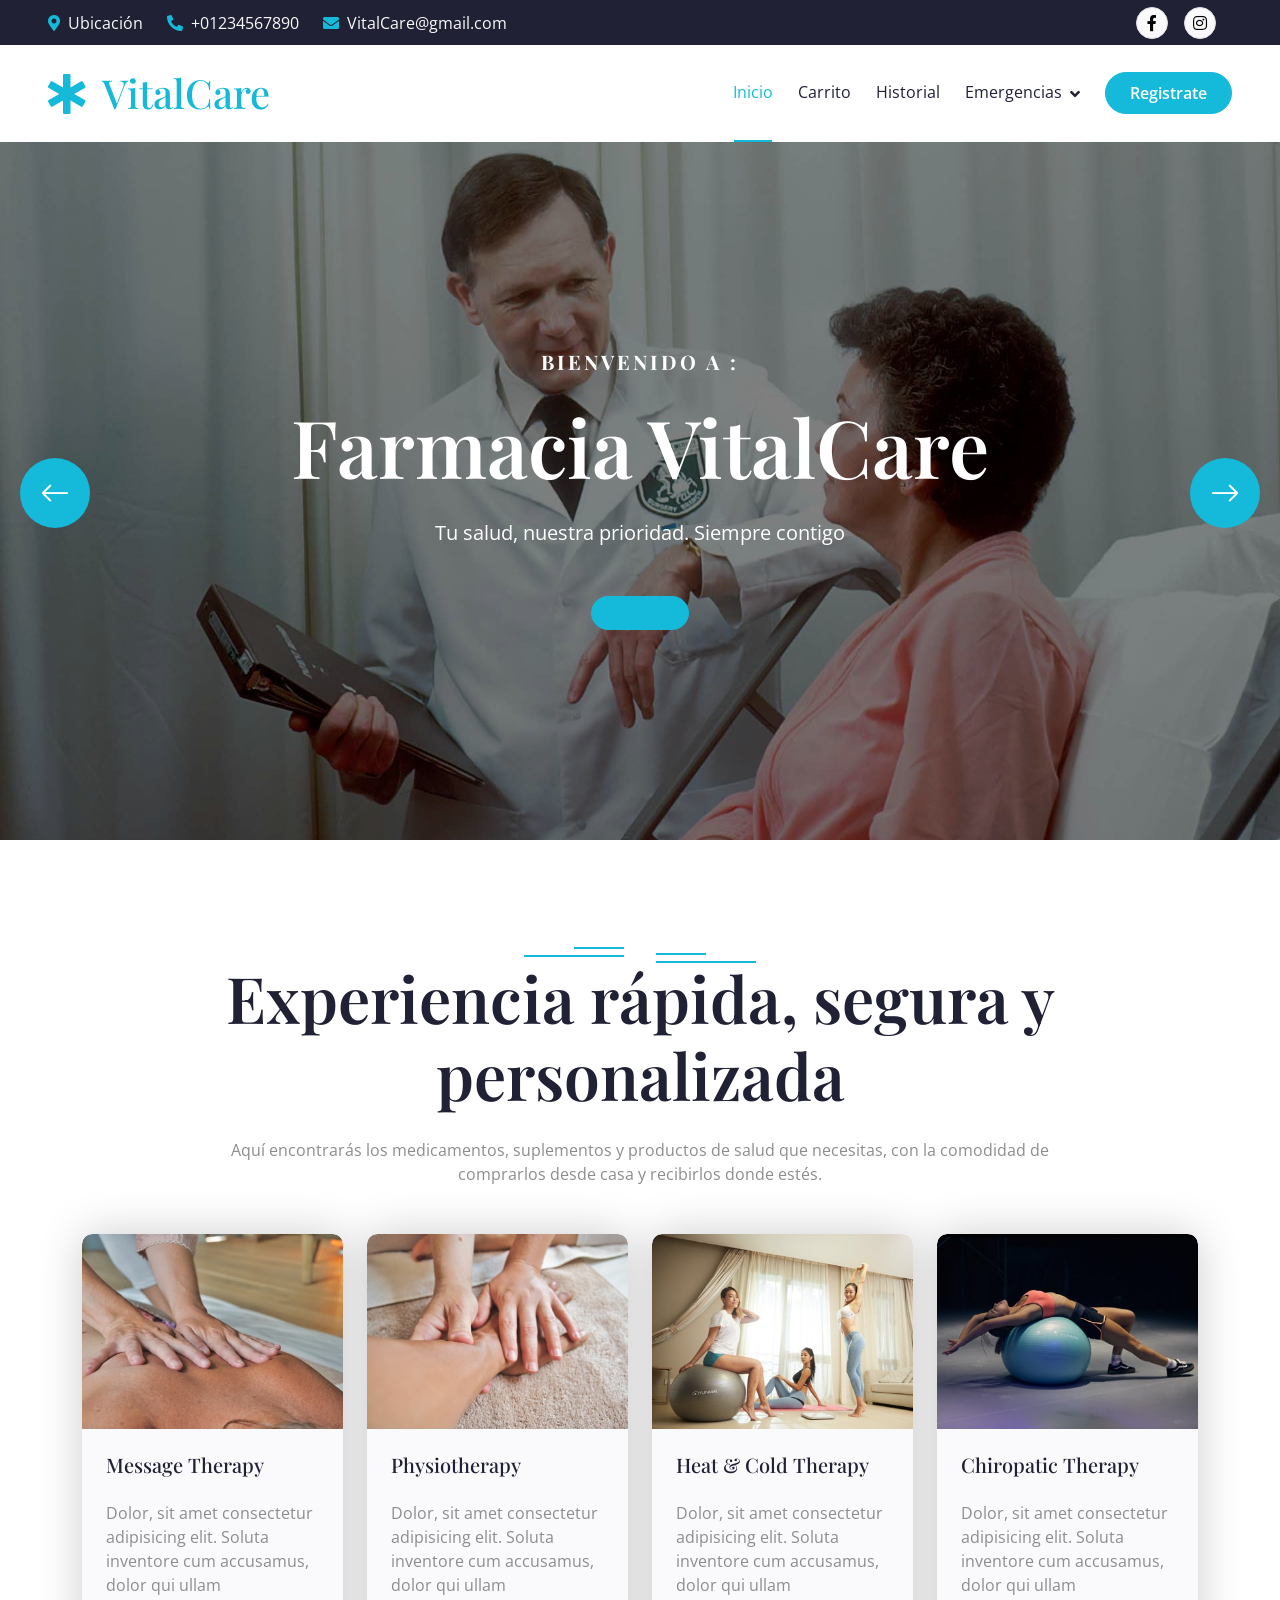
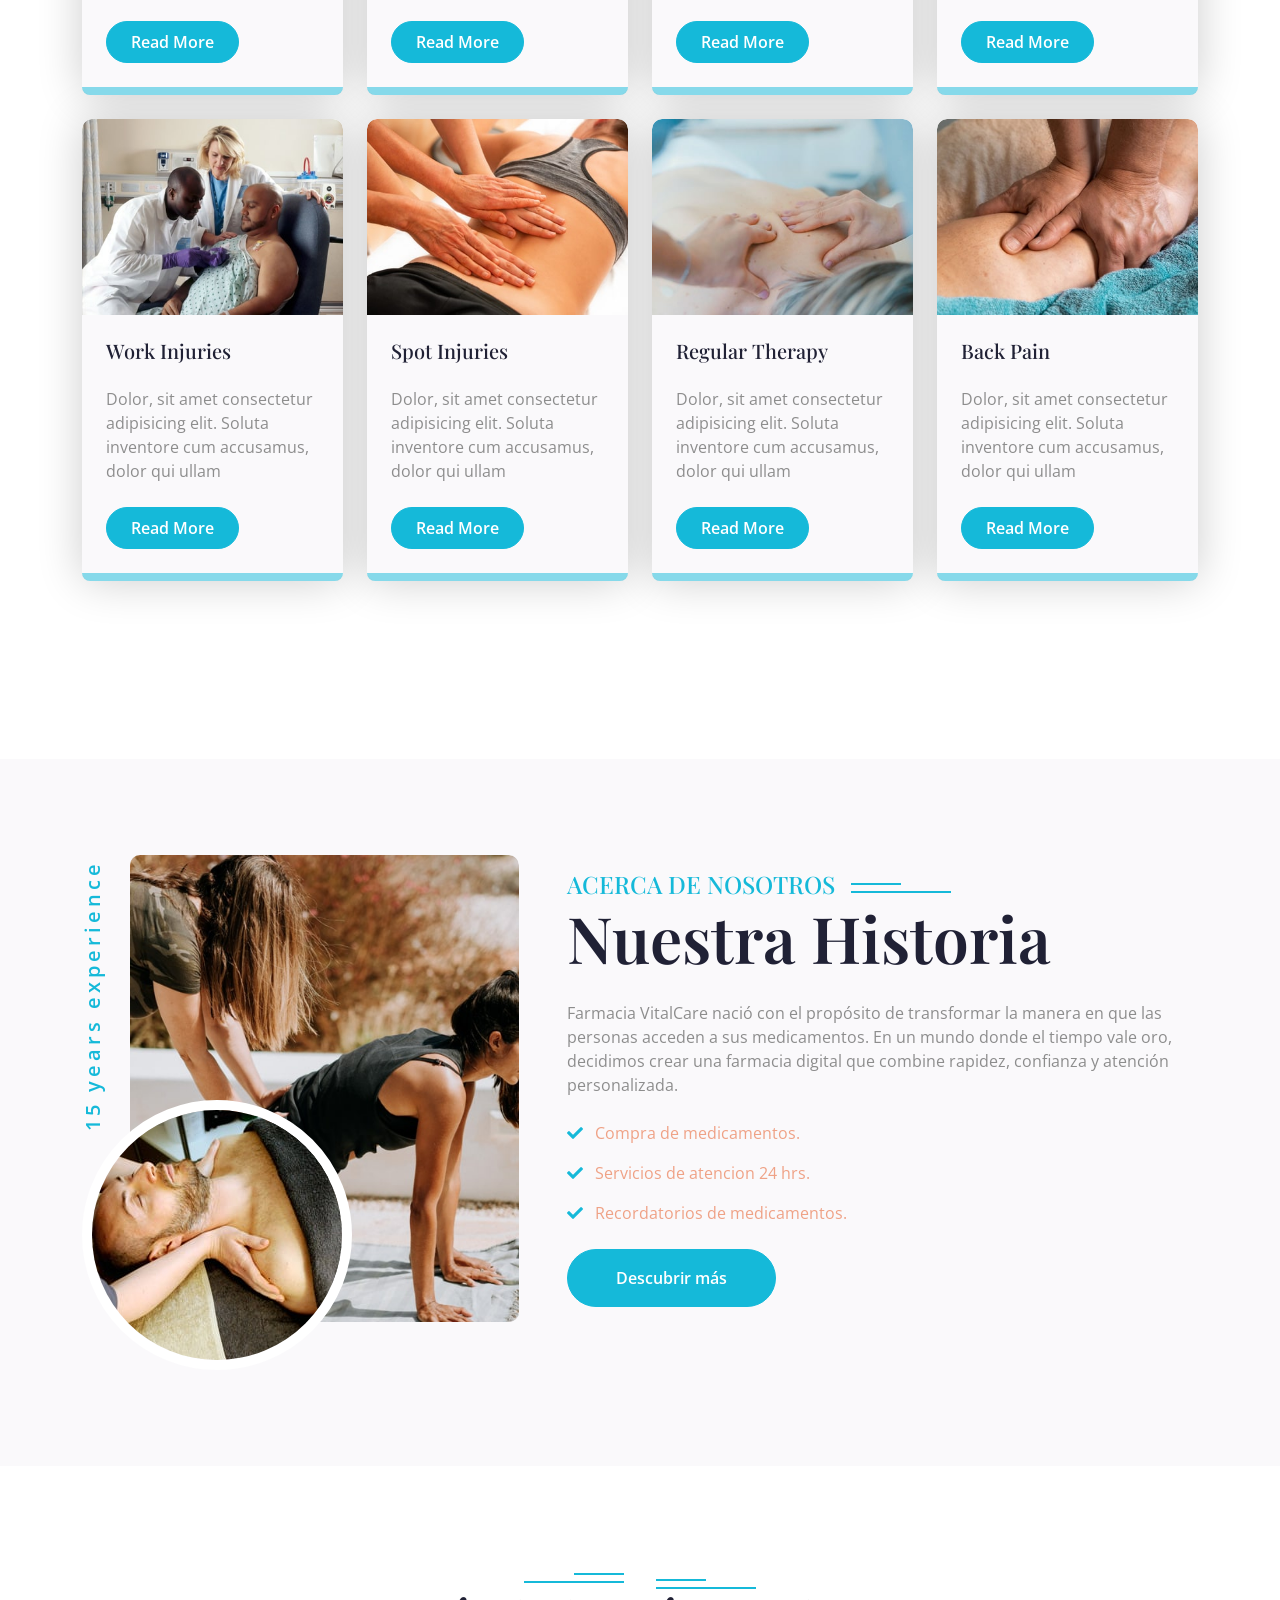
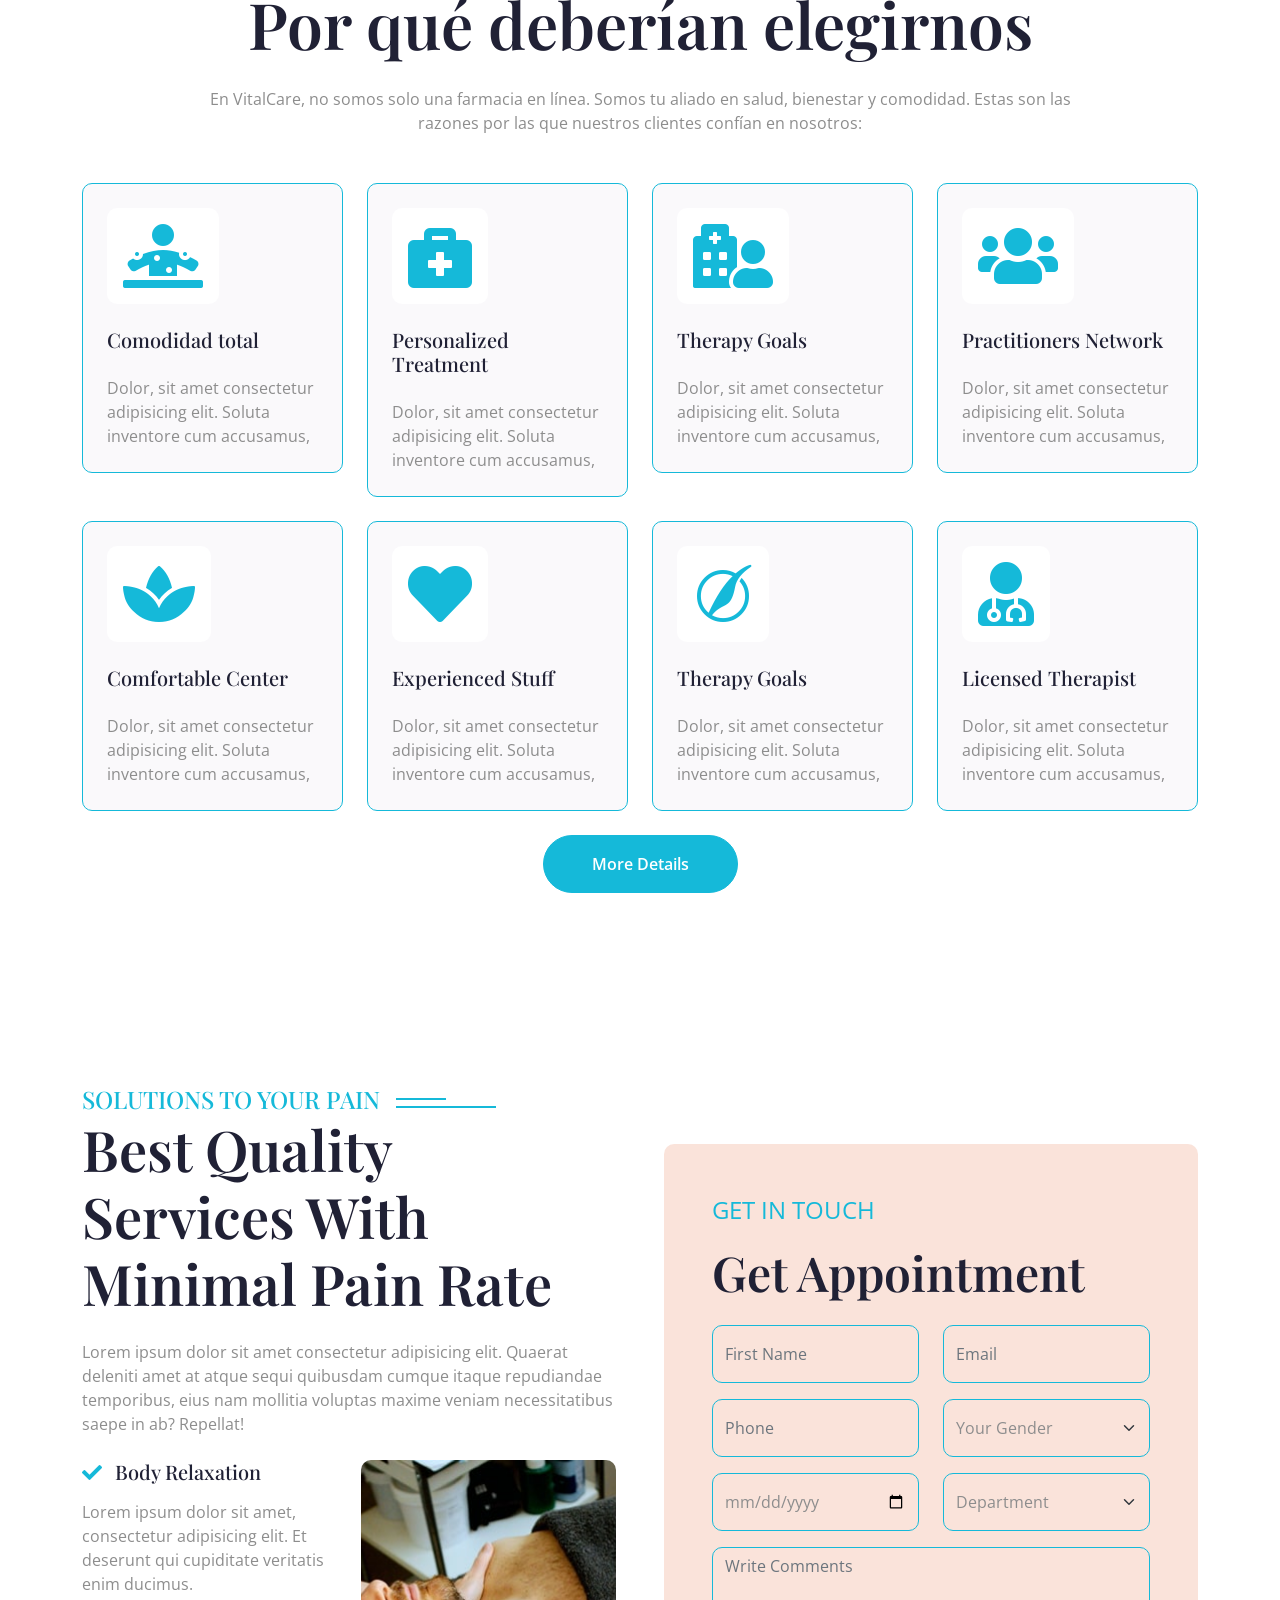
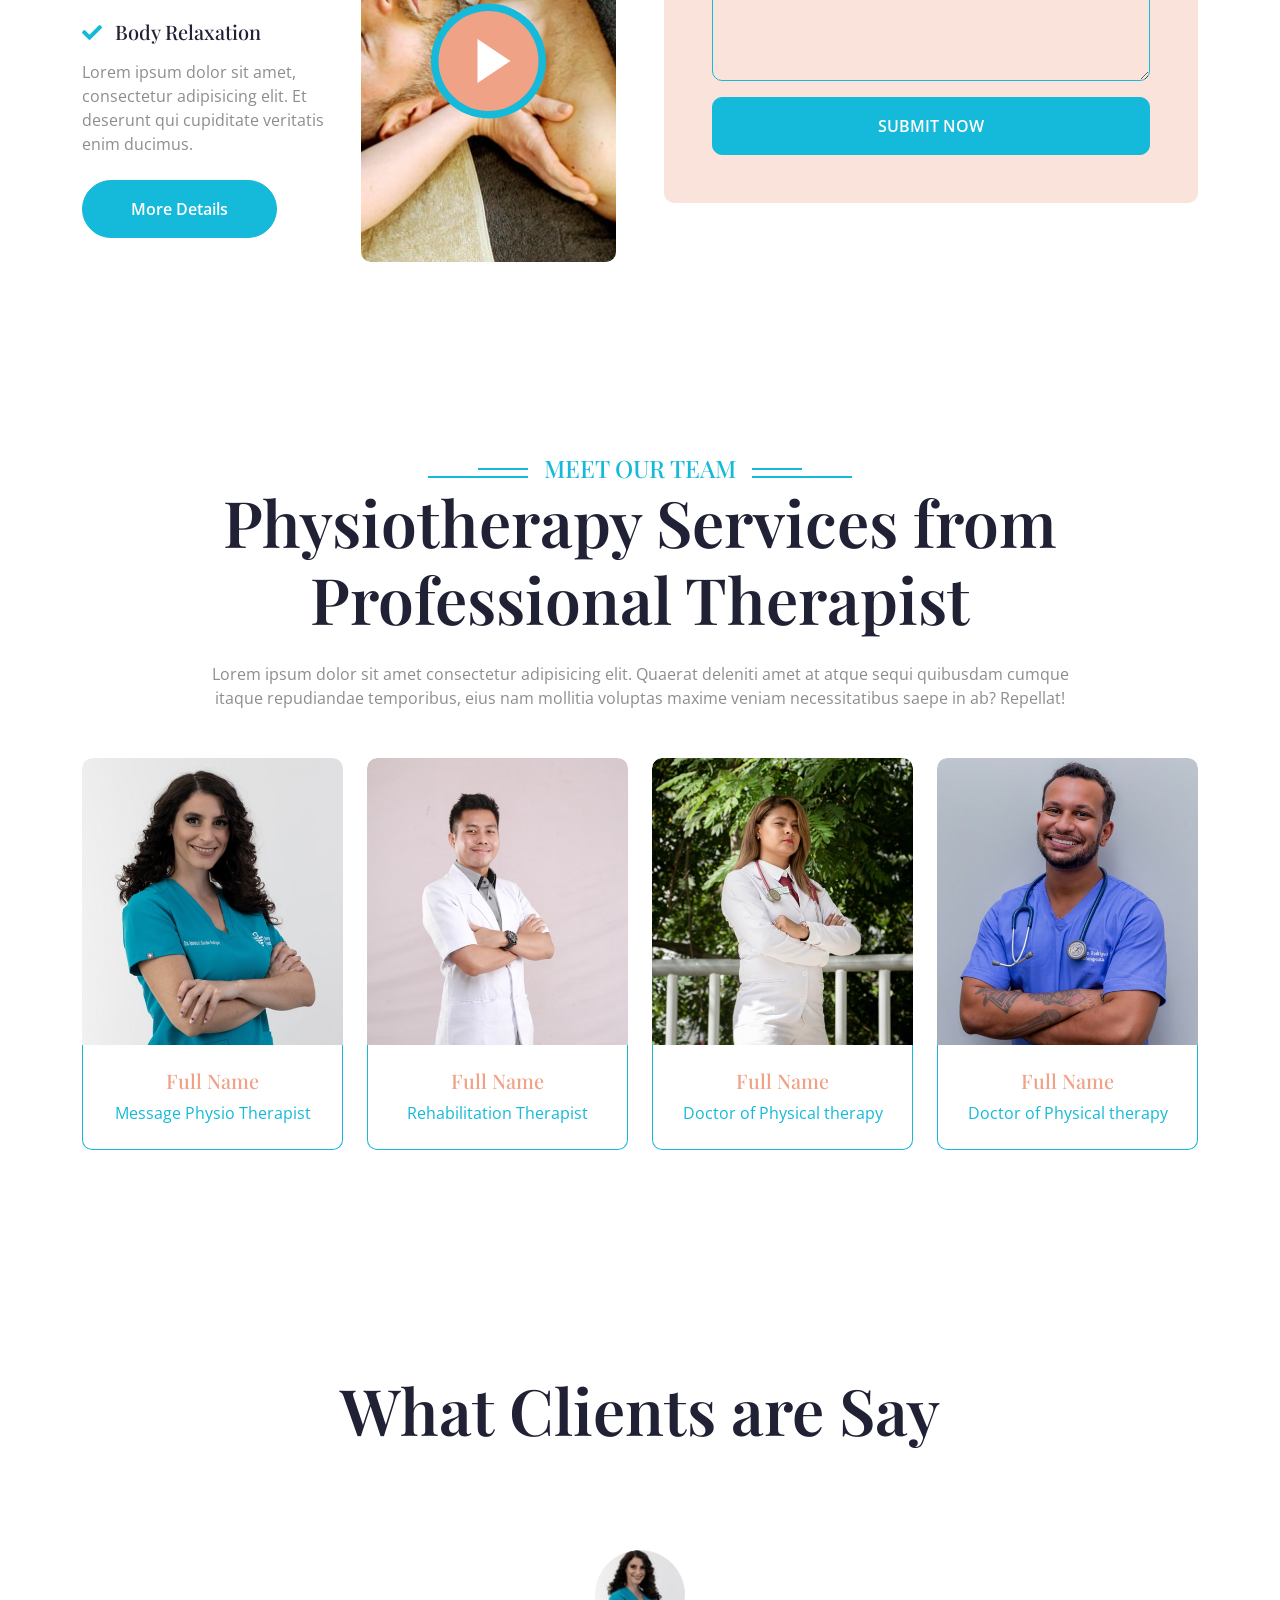
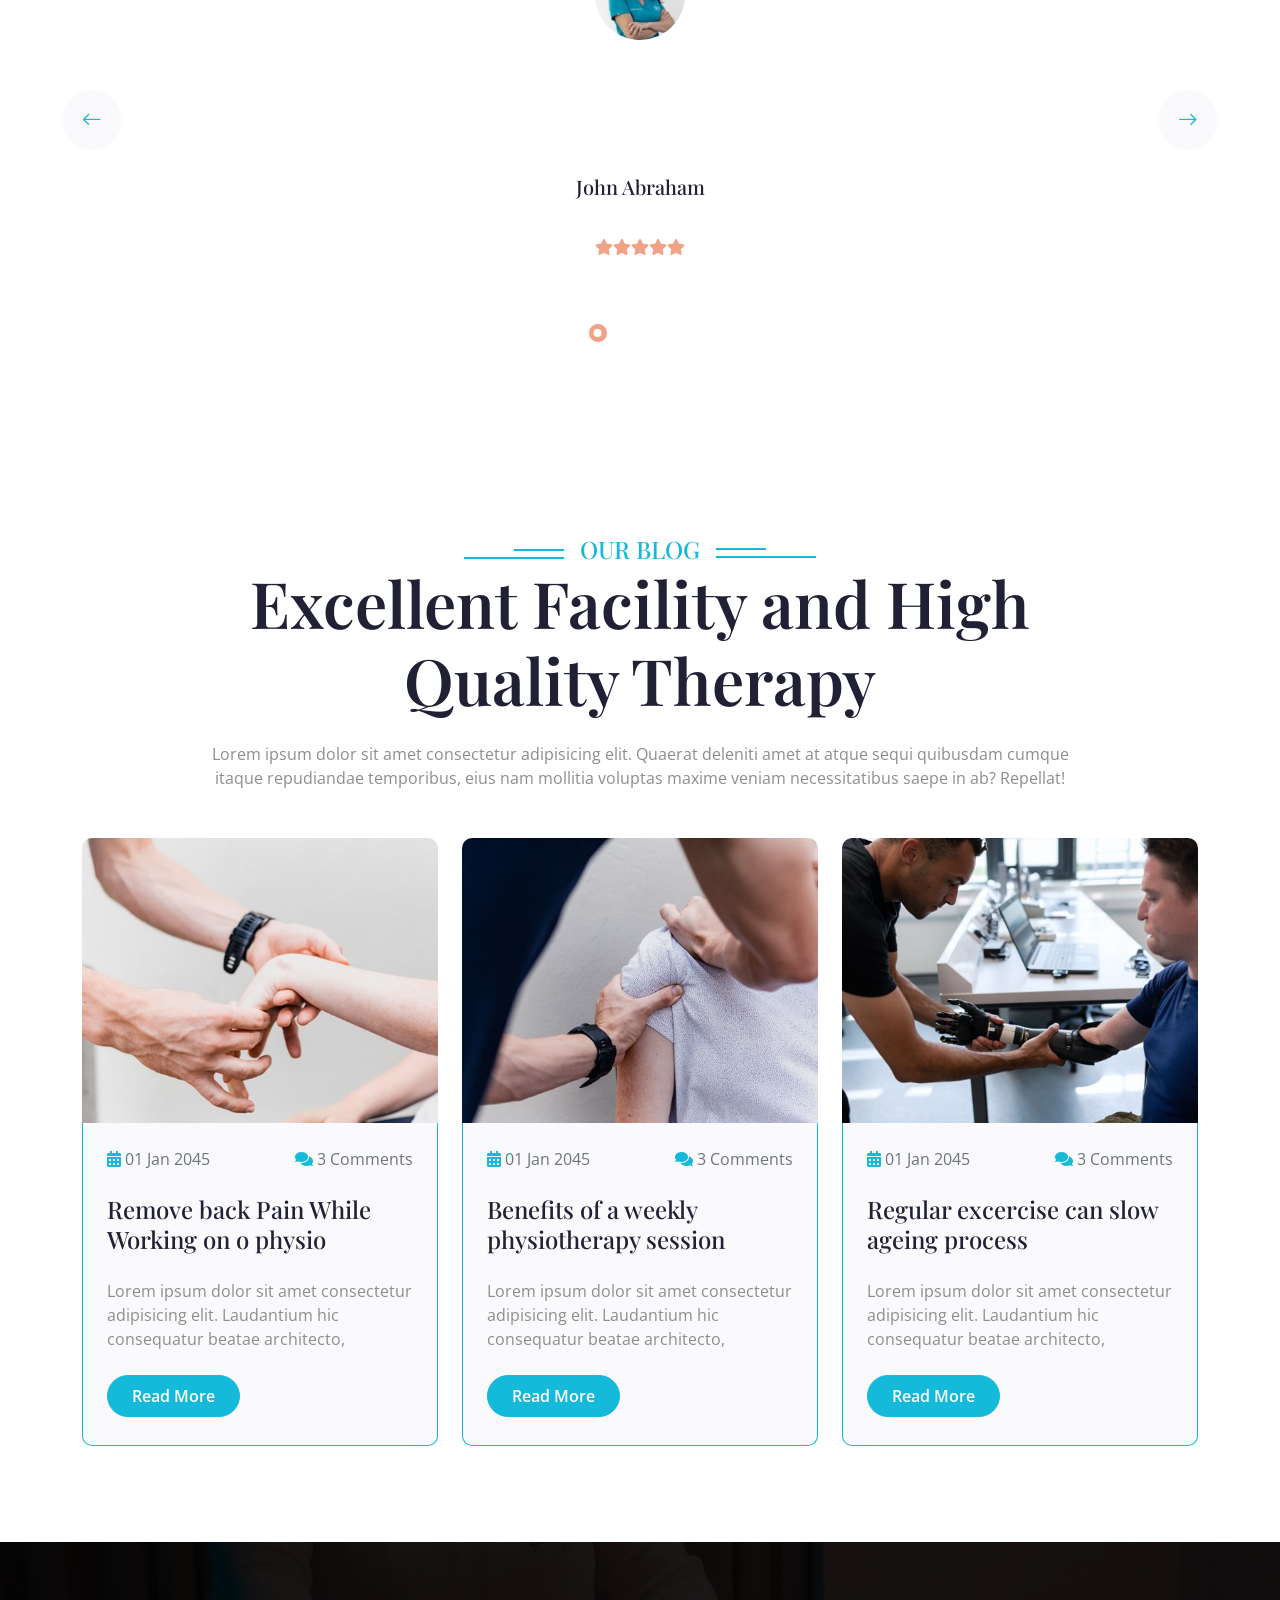
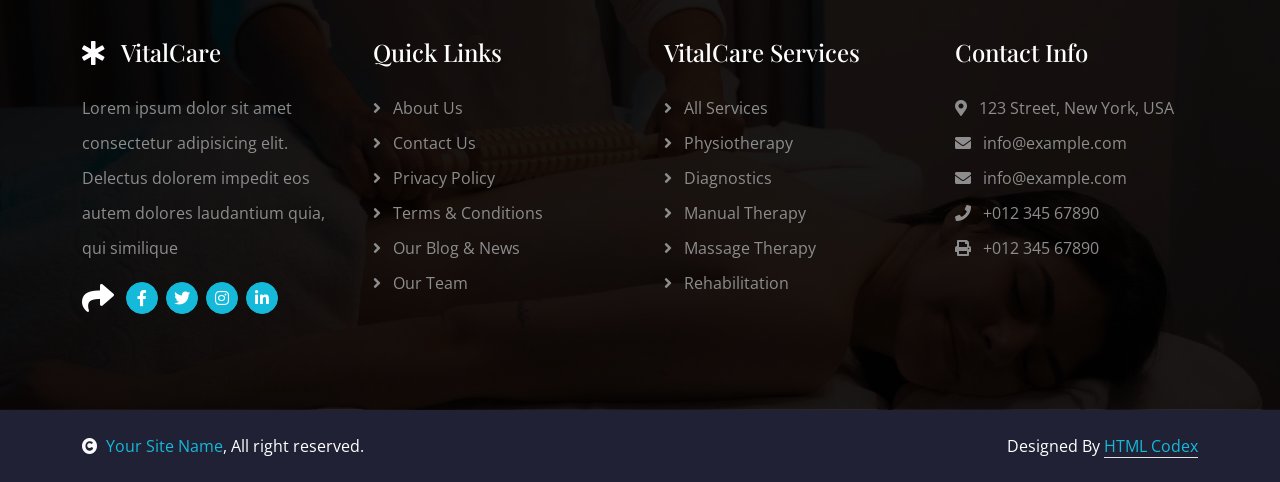
==== commit a57906a6: "Plantilla 1" ====
--- a/index.html
+++ b/index.html
@@ -45,17 +45,17 @@
             <div class="row gx-0 align-items-center" style="height: 45px;">
                 <div class="col-lg-8 text-center text-lg-start mb-lg-0">
                     <div class="d-flex flex-wrap">
-                        <a href="#" class="text-light me-4"><i class="fas fa-map-marker-alt text-primary me-2"></i>Find A Location</a>
+                        <a href="#" class="text-light me-4"><i class="fas fa-map-marker-alt text-primary me-2"></i>Ubicación</a>
                         <a href="#" class="text-light me-4"><i class="fas fa-phone-alt text-primary me-2"></i>+01234567890</a>
-                        <a href="#" class="text-light me-0"><i class="fas fa-envelope text-primary me-2"></i>Example@gmail.com</a>
+                        <a href="#" class="text-light me-0"><i class="fas fa-envelope text-primary me-2"></i>VitalCare@gmail.com</a>
                     </div>
                 </div>
                 <div class="col-lg-4 text-center text-lg-end">
                     <div class="d-flex align-items-center justify-content-end">
                         <a href="#" class="btn btn-light btn-square border rounded-circle nav-fill me-3"><i class="fab fa-facebook-f"></i></a>
-                        <a href="#" class="btn btn-light btn-square border rounded-circle nav-fill me-3"><i class="fab fa-twitter"></i></a>
+                        <!-- <a href="#" class="btn btn-light btn-square border rounded-circle nav-fill me-3"><i class="fab fa-twitter"></i></a> -->
                         <a href="#" class="btn btn-light btn-square border rounded-circle nav-fill me-3"><i class="fab fa-instagram"></i></a>
-                        <a href="#" class="btn btn-light btn-square border rounded-circle nav-fill me-0"><i class="fab fa-linkedin-in"></i></a>
+                        <!-- <a href="#" class="btn btn-light btn-square border rounded-circle nav-fill me-0"><i class="fab fa-linkedin-in"></i></a> -->
                     </div>
                 </div>
             </div>
@@ -75,23 +75,23 @@
                 </button>
                 <div class="collapse navbar-collapse" id="navbarCollapse">
                     <div class="navbar-nav ms-auto py-0">
-                        <a href="index.html" class="nav-item nav-link active">Home</a>
-                        <a href="about.html" class="nav-item nav-link">About</a>
-                        <a href="service.html" class="nav-item nav-link">Services</a>
+                        <a href="index.html" class="nav-item nav-link active">Inicio</a>
+                        <a href="about.html" class="nav-item nav-link">Carrito</a>
+                        <a href="service.html" class="nav-item nav-link">Historial</a>
                         <div class="nav-item dropdown">
-                            <a href="#" class="nav-link dropdown-toggle" data-bs-toggle="dropdown">Pages</a>
+                            <a href="#" class="nav-link dropdown-toggle" data-bs-toggle="dropdown">Emergencias</a>
                             <div class="dropdown-menu m-0">
-                                <a href="appointment.html" class="dropdown-item">Appointment</a>
-                                <a href="feature.html" class="dropdown-item">Features</a>
-                                <a href="blog.html" class="dropdown-item">Our Blog</a>
-                                <a href="team.html" class="dropdown-item">Our Team</a>
+                                <a href="appointment.html" class="dropdown-item">Hospitales</a>
+                                <a href="feature.html" class="dropdown-item">Farmacias</a>
+                                <a href="blog.html" class="dropdown-item">Servicios Médicos</a>
+                                <!-- <a href="team.html" class="dropdown-item">Our Team</a>
                                 <a href="testimonial.html" class="dropdown-item">Testimonial</a>
-                                <a href="404.html" class="dropdown-item">404 Page</a>
-                            </div>
-                        </div>
-                        <a href="contact.html" class="nav-item nav-link">Contact Us</a>
-                    </div>
-                    <a href="#" class="btn btn-primary rounded-pill text-white py-2 px-4 flex-wrap flex-sm-shrink-0">Book Appointment</a>
+                                <a href="404.html" class="dropdown-item">404 Page</a> -->
+                            </div>
+                        </div>
+                        <!-- <a href="contact.html" class="nav-item nav-link">Contactanos</a> -->
+                    </div>
+                    <a href="#" class="btn btn-primary rounded-pill text-white py-2 px-4 flex-wrap flex-sm-shrink-0">Registrate</a>
                 </div>
             </nav>
 
@@ -102,11 +102,11 @@
                     <img src="img/carousel-1.jpg" class="img-fluid w-100" alt="Image">
                     <div class="carousel-caption">
                         <div class="carousel-caption-content p-3">
-                            <h5 class="text-white text-uppercase fw-bold mb-4" style="letter-spacing: 3px;">Physiotherapy Center</h5>
-                            <h1 class="display-1 text-capitalize text-white mb-4">Best Solution For Painful Life</h1>
-                            <p class="mb-5 fs-5">Lorem Ipsum is simply dummy text of the printing and typesetting industry. Lorem Ipsum has been the industry's standard dummy text ever since the 1500s, 
+                            <h5 class="text-white text-uppercase fw-bold mb-4" style="letter-spacing: 3px;">Bienvenido a : </h5>
+                            <h1 class="display-1 text-capitalize text-white mb-4">Farmacia VitalCare</h1>
+                            <p class="mb-5 fs-5">Tu salud, nuestra prioridad. Siempre contigo 
                             </p>
-                            <a class="btn btn-primary rounded-pill text-white py-3 px-5" href="#">Book Appointment</a>
+                            <a class="btn btn-primary rounded-pill text-white py-3 px-5" href="#"></a>
                         </div>
                     </div>
                 </div>
@@ -114,9 +114,9 @@
                     <img src="img/carousel-2.jpg" class="img-fluid w-100" alt="Image">
                     <div class="carousel-caption">
                         <div class="carousel-caption-content p-3">
-                            <h5 class="text-white text-uppercase fw-bold mb-4" style="letter-spacing: 3px;">Physiotherapy Center</h5>
-                            <h1 class="display-1 text-capitalize text-white mb-4">Best Solution For Painful Life</h1>
-                            <p class="mb-5 fs-5 animated slideInDown">Lorem Ipsum is simply dummy text of the printing and typesetting industry. Lorem Ipsum has been the industry's standard dummy text ever since the 1500s, 
+                            <h5 class="text-white text-uppercase fw-bold mb-4" style="letter-spacing: 3px;">Bienvenido a : </h5>
+                            <h1 class="display-1 text-capitalize text-white mb-4">Farmacia VitalCare</h1>
+                            <p class="mb-5 fs-5 animated slideInDown">Tu salud, nuestra prioridad. Siempre contigo 
                             </p>
                             <a class="btn btn-primary rounded-pill text-white py-3 px-5" href="#">Book Appointment</a>
                         </div>
@@ -133,10 +133,10 @@
             <div class="container py-5">
                 <div class="section-title mb-5 wow fadeInUp" data-wow-delay="0.2s">
                     <div class="sub-style">
-                        <h4 class="sub-title px-3 mb-0">What We Do</h4>
-                    </div>
-                    <h1 class="display-3 mb-4">Our Service Given Physio Therapy By Expert.</h1>
-                    <p class="mb-0">Lorem ipsum dolor sit amet consectetur adipisicing elit. Quaerat deleniti amet at atque sequi quibusdam cumque itaque repudiandae temporibus, eius nam mollitia voluptas maxime veniam necessitatibus saepe in ab? Repellat!</p>
+                        <h4 class="sub-title px-3 mb-0"> </h4>
+                    </div>
+                    <h1 class="display-3 mb-4">Experiencia rápida, segura y personalizada</h1>
+                    <p class="mb-0">Aquí encontrarás los medicamentos, suplementos y productos de salud que necesitas, con la comodidad de comprarlos desde casa y recibirlos donde estés.</p>
                 </div>
                 <div class="row g-4 justify-content-center">
                     <div class="col-md-6 col-lg-4 col-xl-3 wow fadeInUp" data-wow-delay="0.1s">
@@ -275,15 +275,16 @@
                     </div>
                     <div class="col-lg-7 wow fadeInRight" data-wow-delay="0.4s">
                         <div class="section-title text-start mb-5">
-                            <h4 class="sub-title pe-3 mb-0">About Us</h4>
-                            <h1 class="display-3 mb-4">We are Ready to Help Improve Your Treatment.</h1>
-                            <p class="mb-4">Lorem ipsum dolor sit amet consectetur adipisicing elit. Quaerat deleniti amet at atque sequi quibusdam cumque itaque repudiandae temporibus, eius nam mollitia voluptas maxime veniam necessitatibus saepe in ab? Repellat!</p>
+                            <h4 class="sub-title pe-3 mb-0">Acerca de Nosotros</h4>
+                            <h1 class="display-3 mb-4">Nuestra Historia</h1>
+                            <p class="mb-4">Farmacia VitalCare nació con el propósito de transformar la manera en que las personas acceden a sus medicamentos.
+En un mundo donde el tiempo vale oro, decidimos crear una farmacia digital que combine rapidez, confianza y atención personalizada.</p>
                             <div class="mb-4">
-                                <p class="text-secondary"><i class="fa fa-check text-primary me-2"></i> Refresing to get such a personal touch.</p>
-                                <p class="text-secondary"><i class="fa fa-check text-primary me-2"></i> Duis aute irure dolor in reprehenderit in voluptate.</p>
-                                <p class="text-secondary"><i class="fa fa-check text-primary me-2"></i> Velit esse cillum dolore eu fugiat nulla pariatur.</p>
-                            </div>
-                            <a href="#" class="btn btn-primary rounded-pill text-white py-3 px-5">Discover More</a>
+                                <p class="text-secondary"><i class="fa fa-check text-primary me-2"></i> Compra de medicamentos.</p>
+                                <p class="text-secondary"><i class="fa fa-check text-primary me-2"></i> Servicios de atencion 24 hrs.</p>
+                                <p class="text-secondary"><i class="fa fa-check text-primary me-2"></i> Recordatorios de medicamentos.</p>
+                            </div>
+                            <a href="#" class="btn btn-primary rounded-pill text-white py-3 px-5">Descubrir más</a>
                         </div>
                     </div>
                 </div>
@@ -296,10 +297,11 @@
             <div class="container py-5">
                 <div class="section-title mb-5 wow fadeInUp" data-wow-delay="0.1s">
                     <div class="sub-style">
-                        <h4 class="sub-title px-3 mb-0">Why Choose Us</h4>
-                    </div>
-                    <h1 class="display-3 mb-4">Why Choose Us? Get Your Life Style Back</h1>
-                    <p class="mb-0">Lorem ipsum dolor sit amet consectetur adipisicing elit. Quaerat deleniti amet at atque sequi quibusdam cumque itaque repudiandae temporibus, eius nam mollitia voluptas maxime veniam necessitatibus saepe in ab? Repellat!</p>
+                        <h4 class="sub-title px-3 mb-0"> </h4>
+                    </div>
+                    <h1 class="display-3 mb-4">Por qué deberían elegirnos</h1>
+                    <p class="mb-0">En VitalCare, no somos solo una farmacia en línea. Somos tu aliado en salud, bienestar y comodidad.
+Estas son las razones por las que nuestros clientes confían en nosotros:</p>
                 </div>
                 <div class="row g-4 justify-content-center">
                     <div class="col-md-6 col-lg-4 col-xl-3 wow fadeInUp" data-wow-delay="0.1s">
@@ -311,7 +313,7 @@
                                     </div>
                                 </div>
                                 <div class="feature-content d-flex flex-column">
-                                    <h5 class="mb-4">Licensed Therapist</h5>
+                                    <h5 class="mb-4">Comodidad total</h5>
                                     <p class="mb-0">Dolor, sit amet consectetur adipisicing elit. Soluta inventore cum accusamus,</p>
                                 </div>
                             </div>
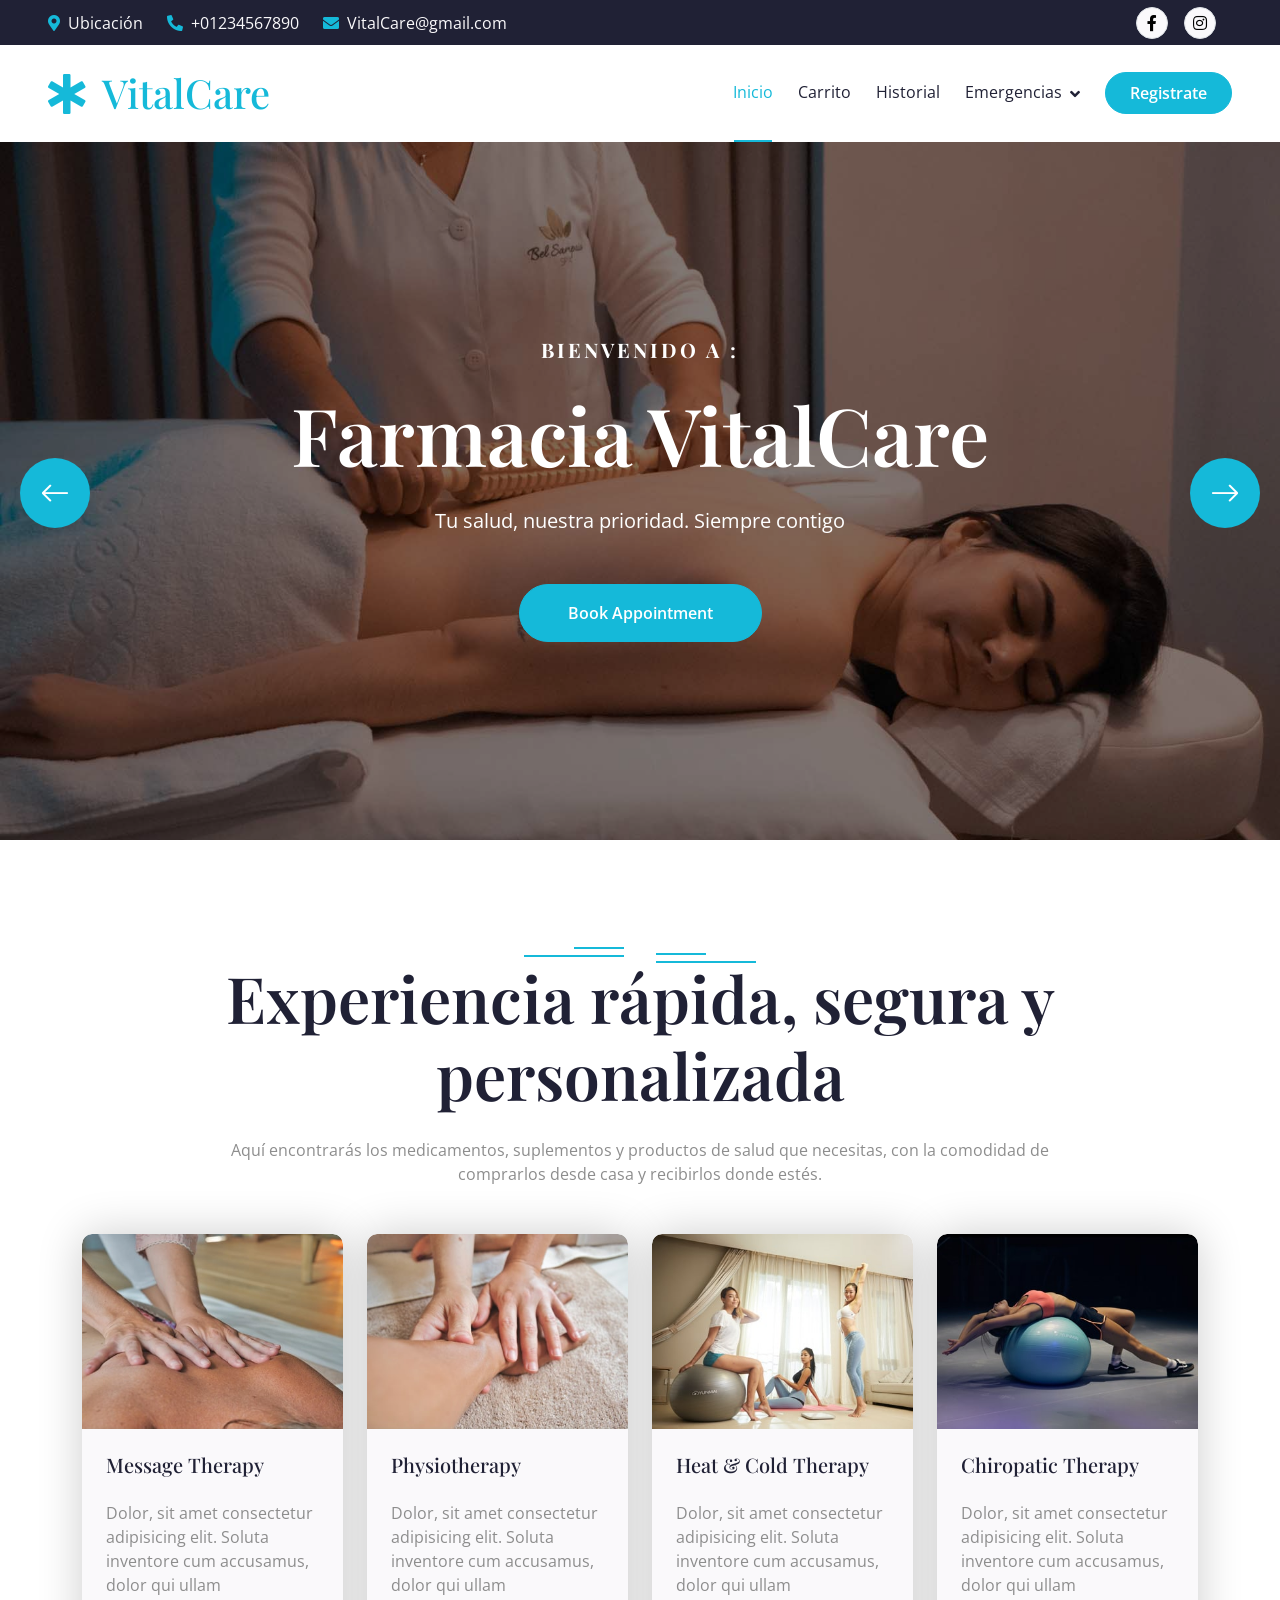
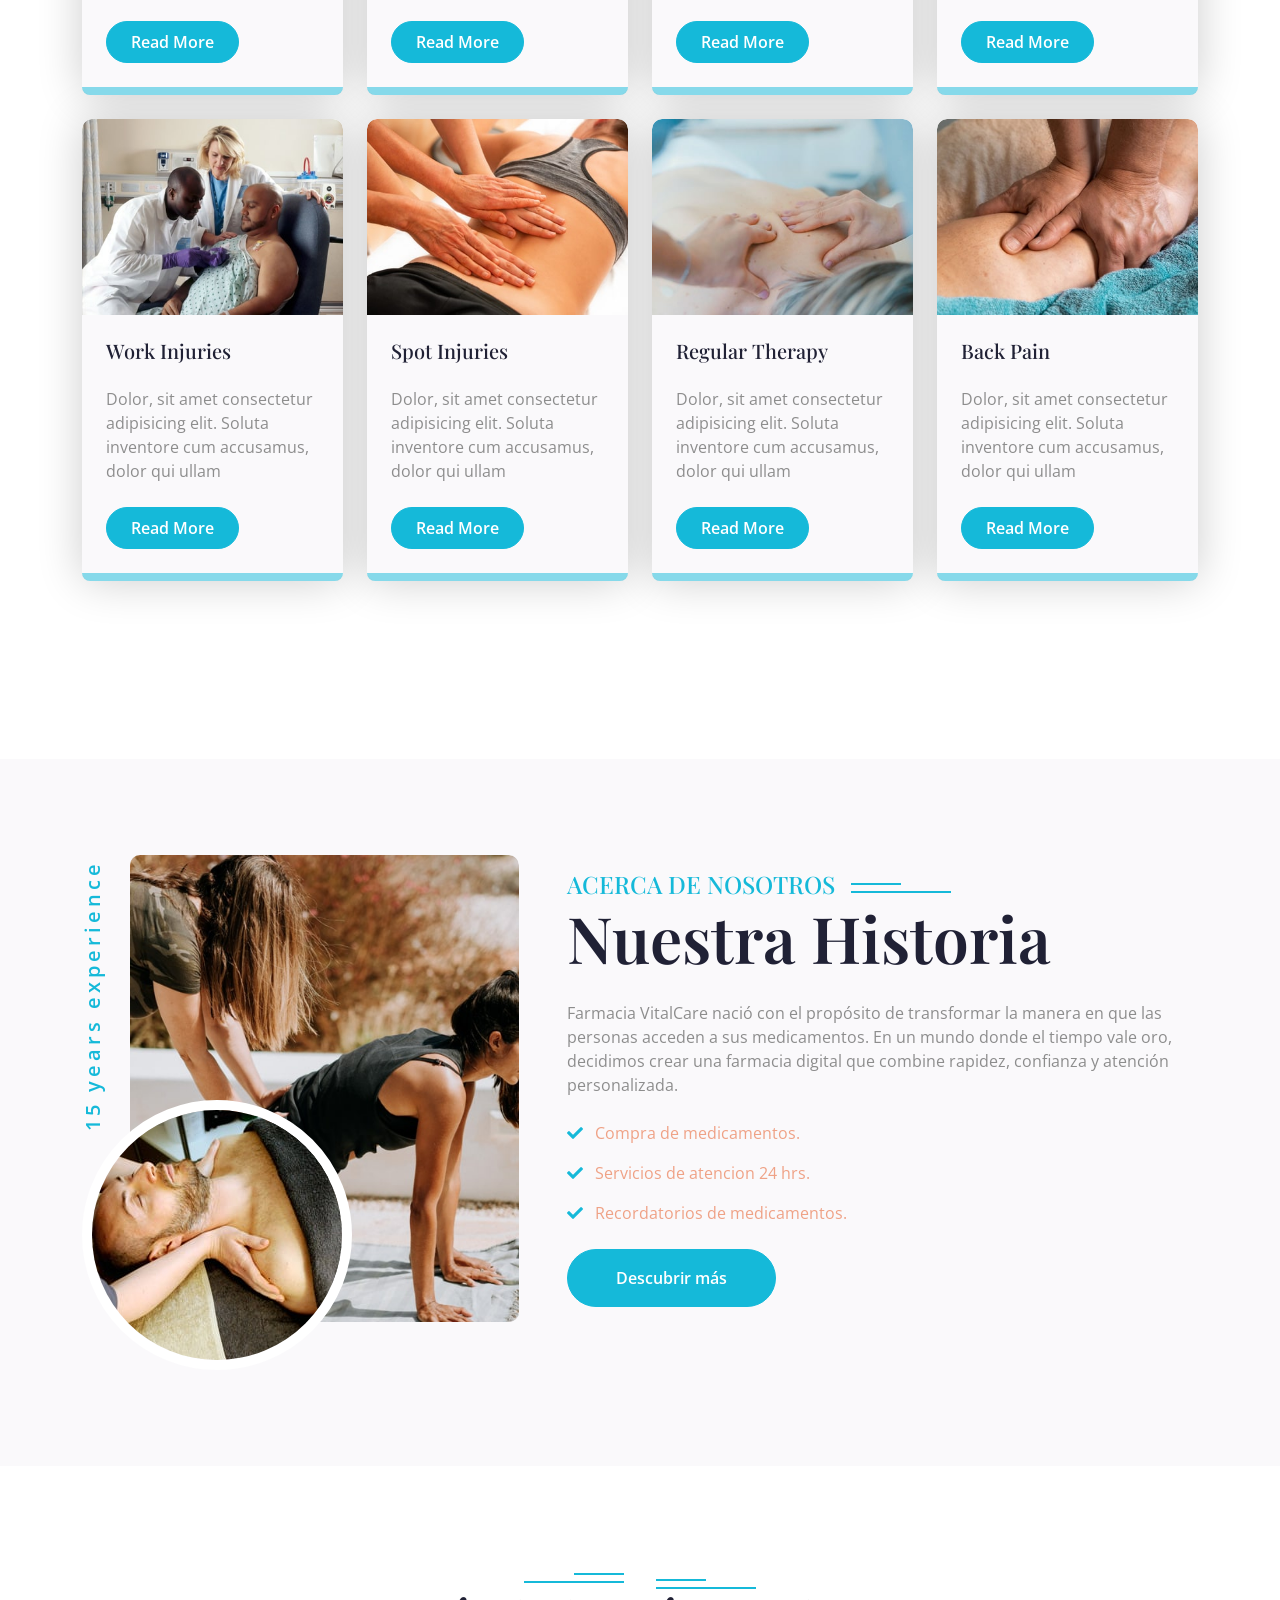
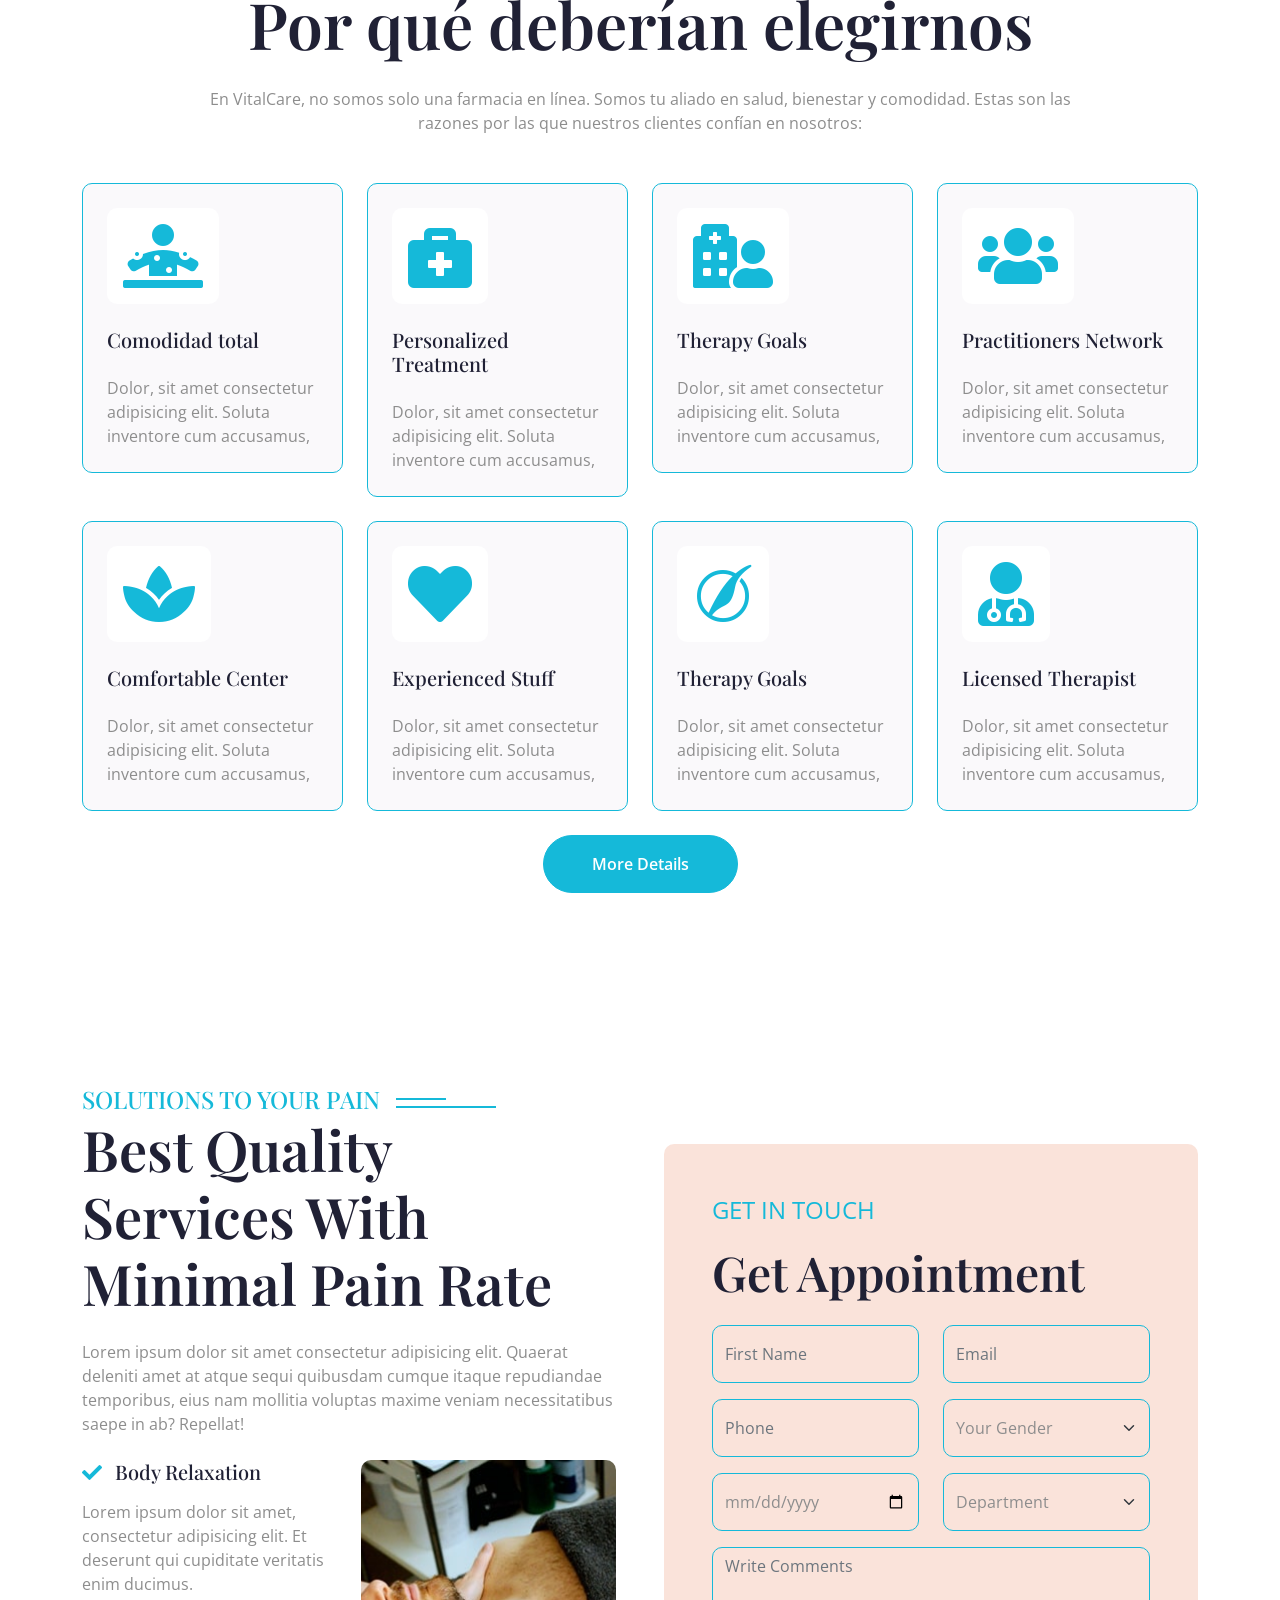
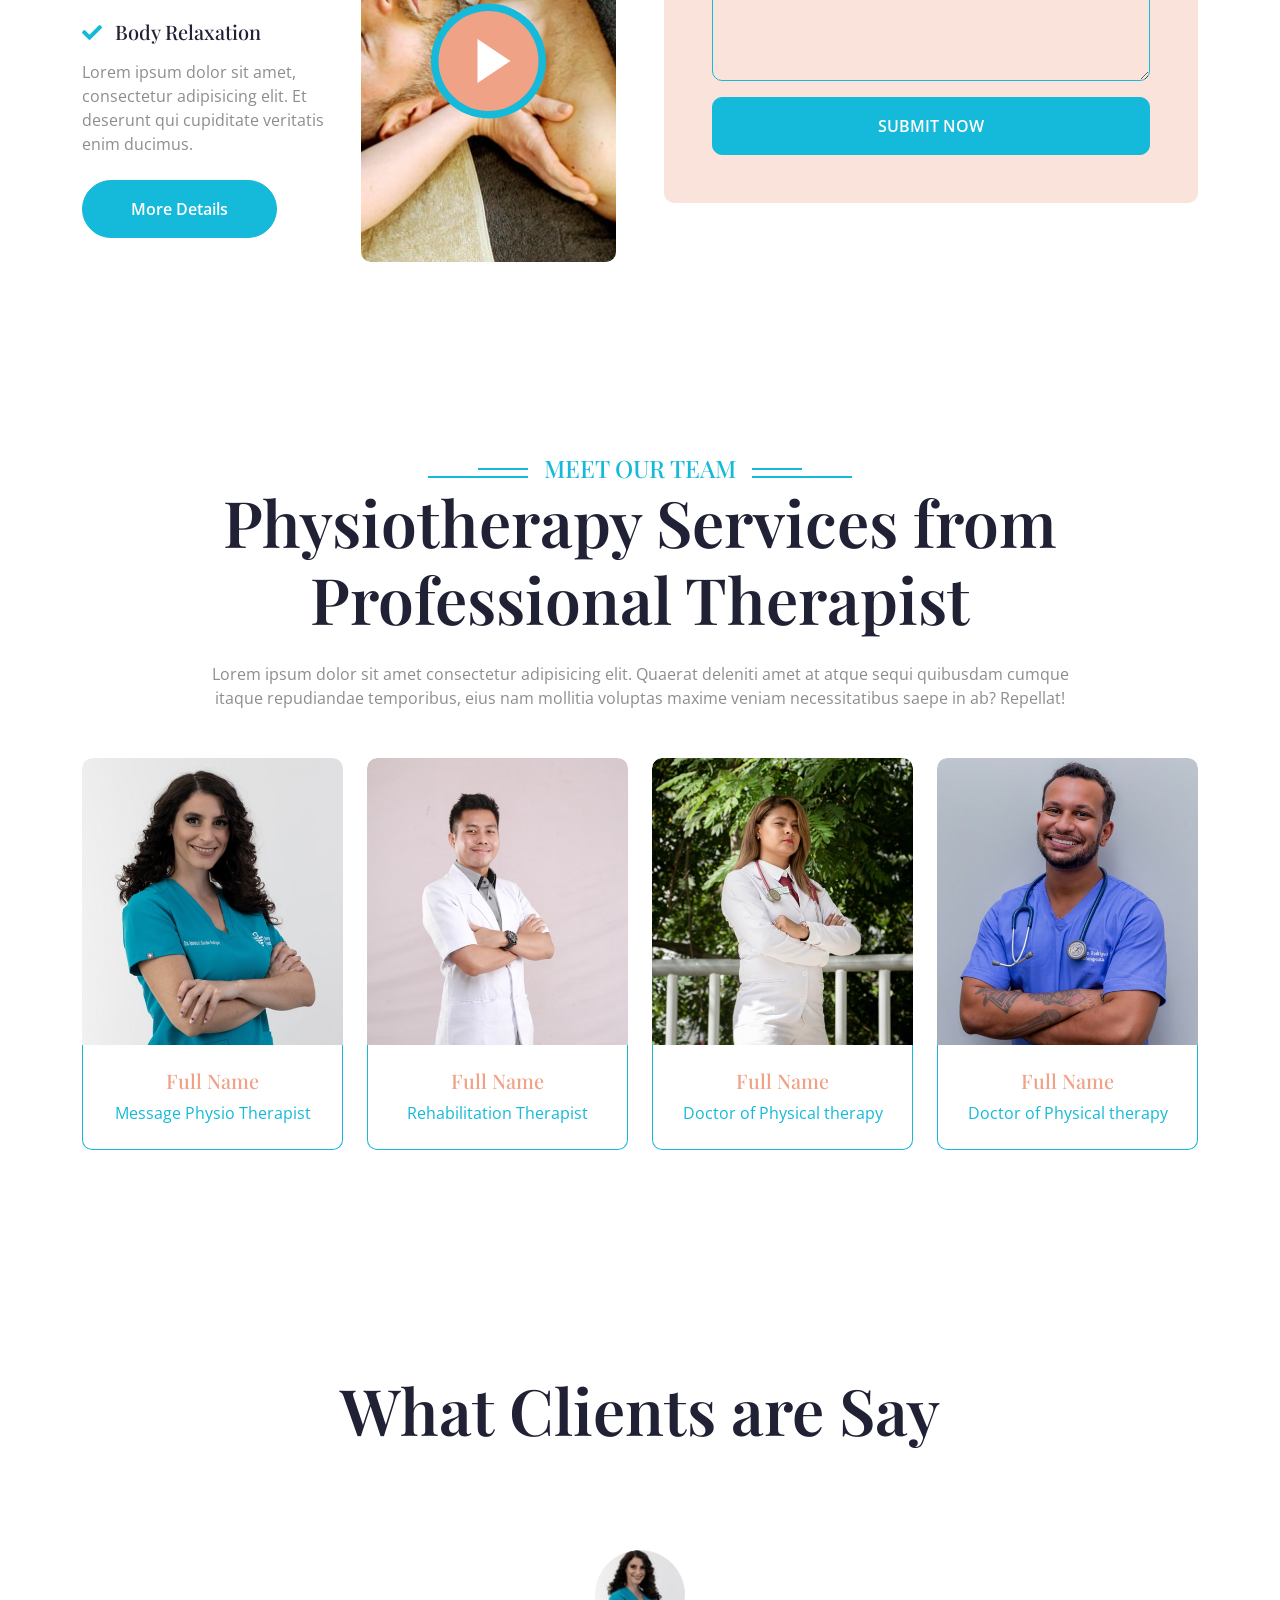
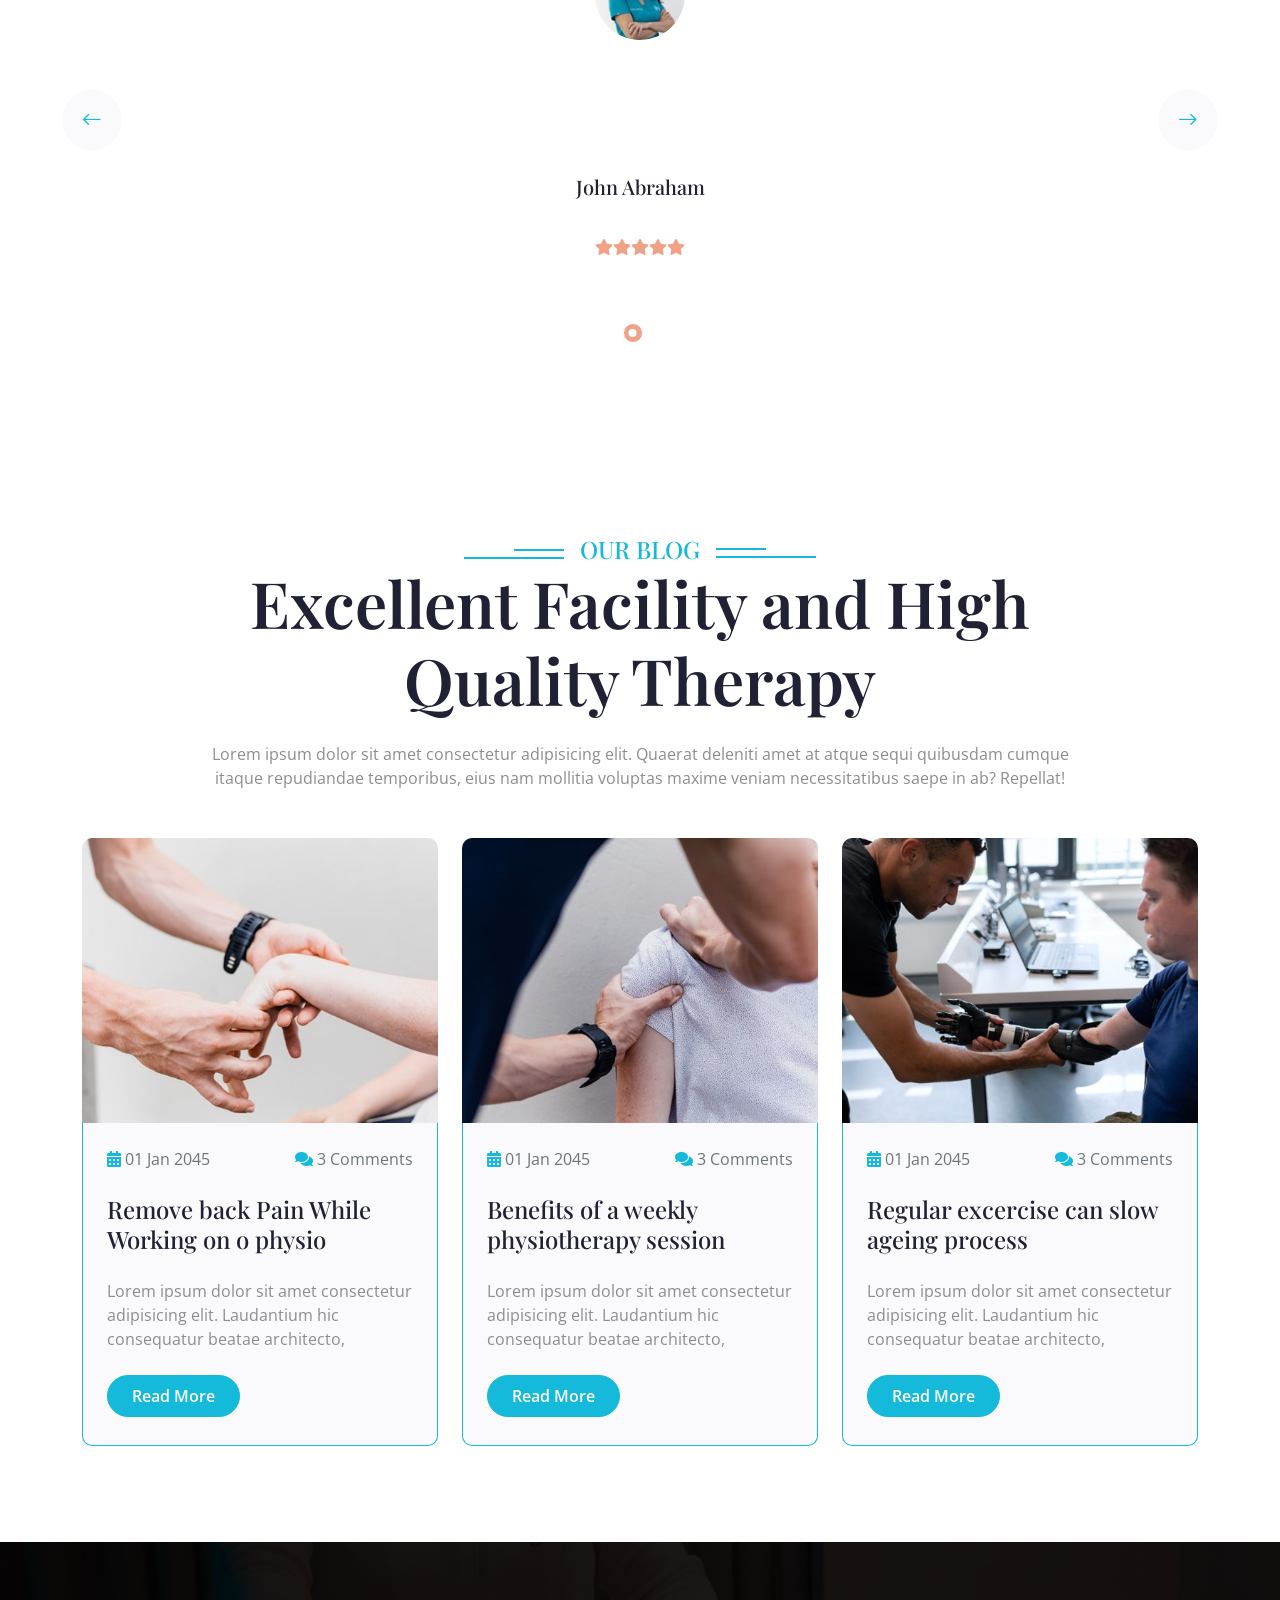
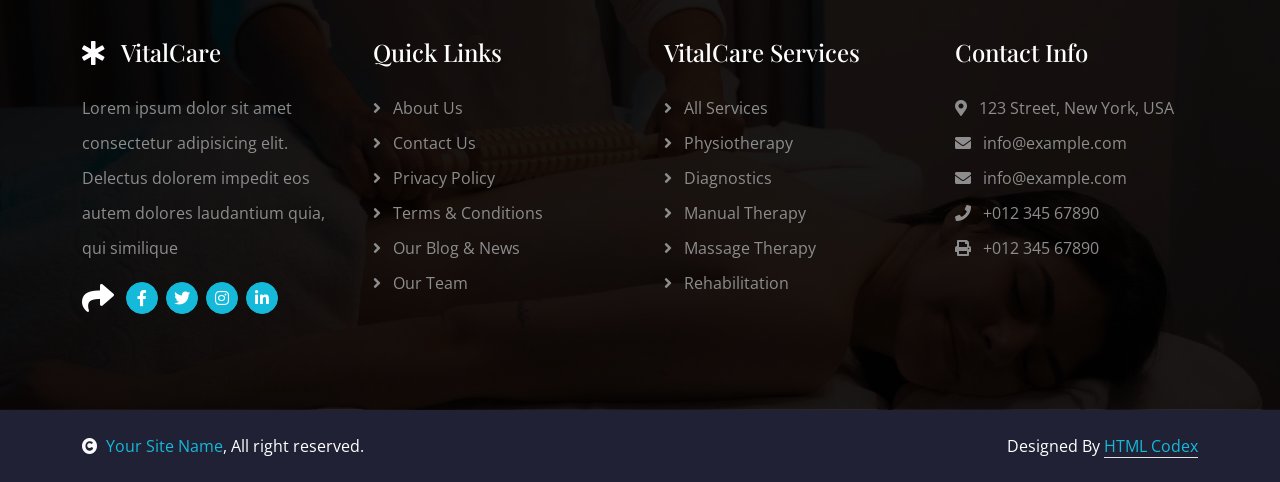
==== commit fa5dd593: "Plantilla 1" ====
--- a/index.html
+++ b/index.html
@@ -854,4 +854,4 @@
         
     </body>
 
-</html>+</html> 
